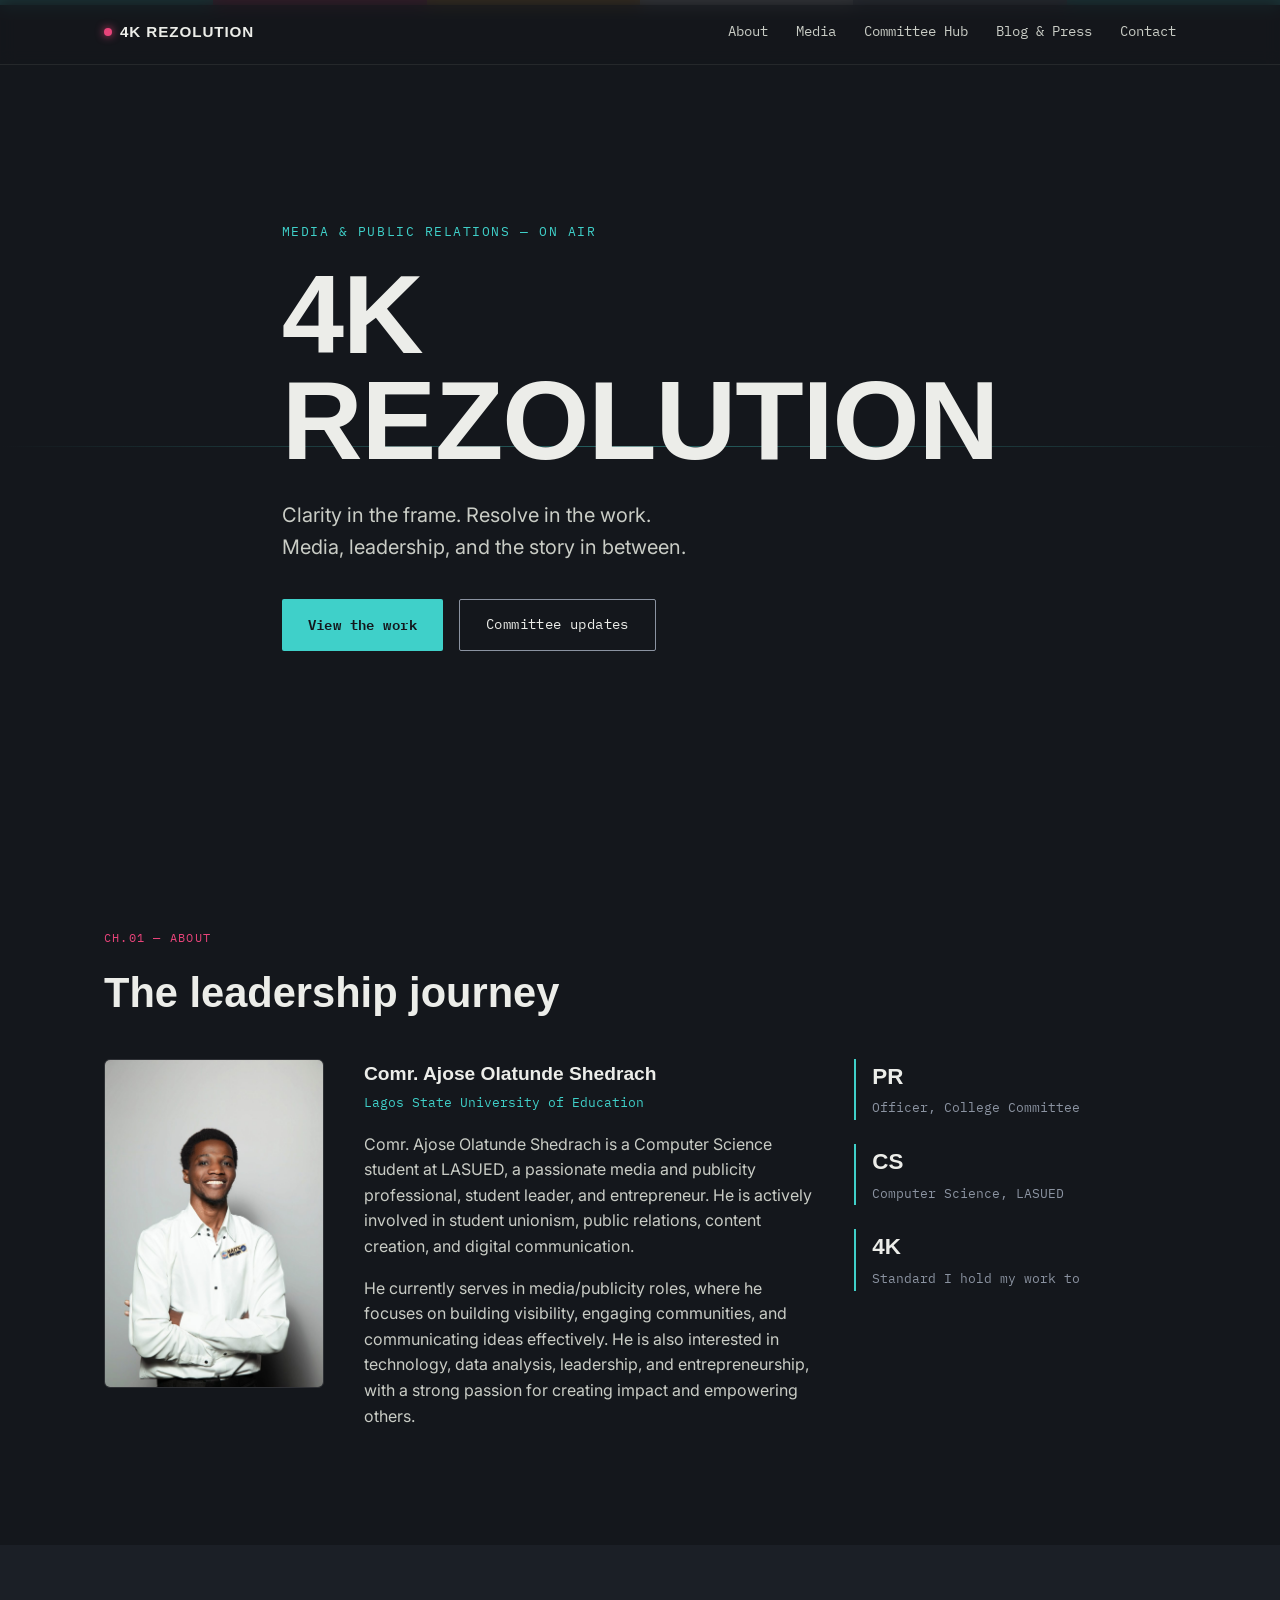
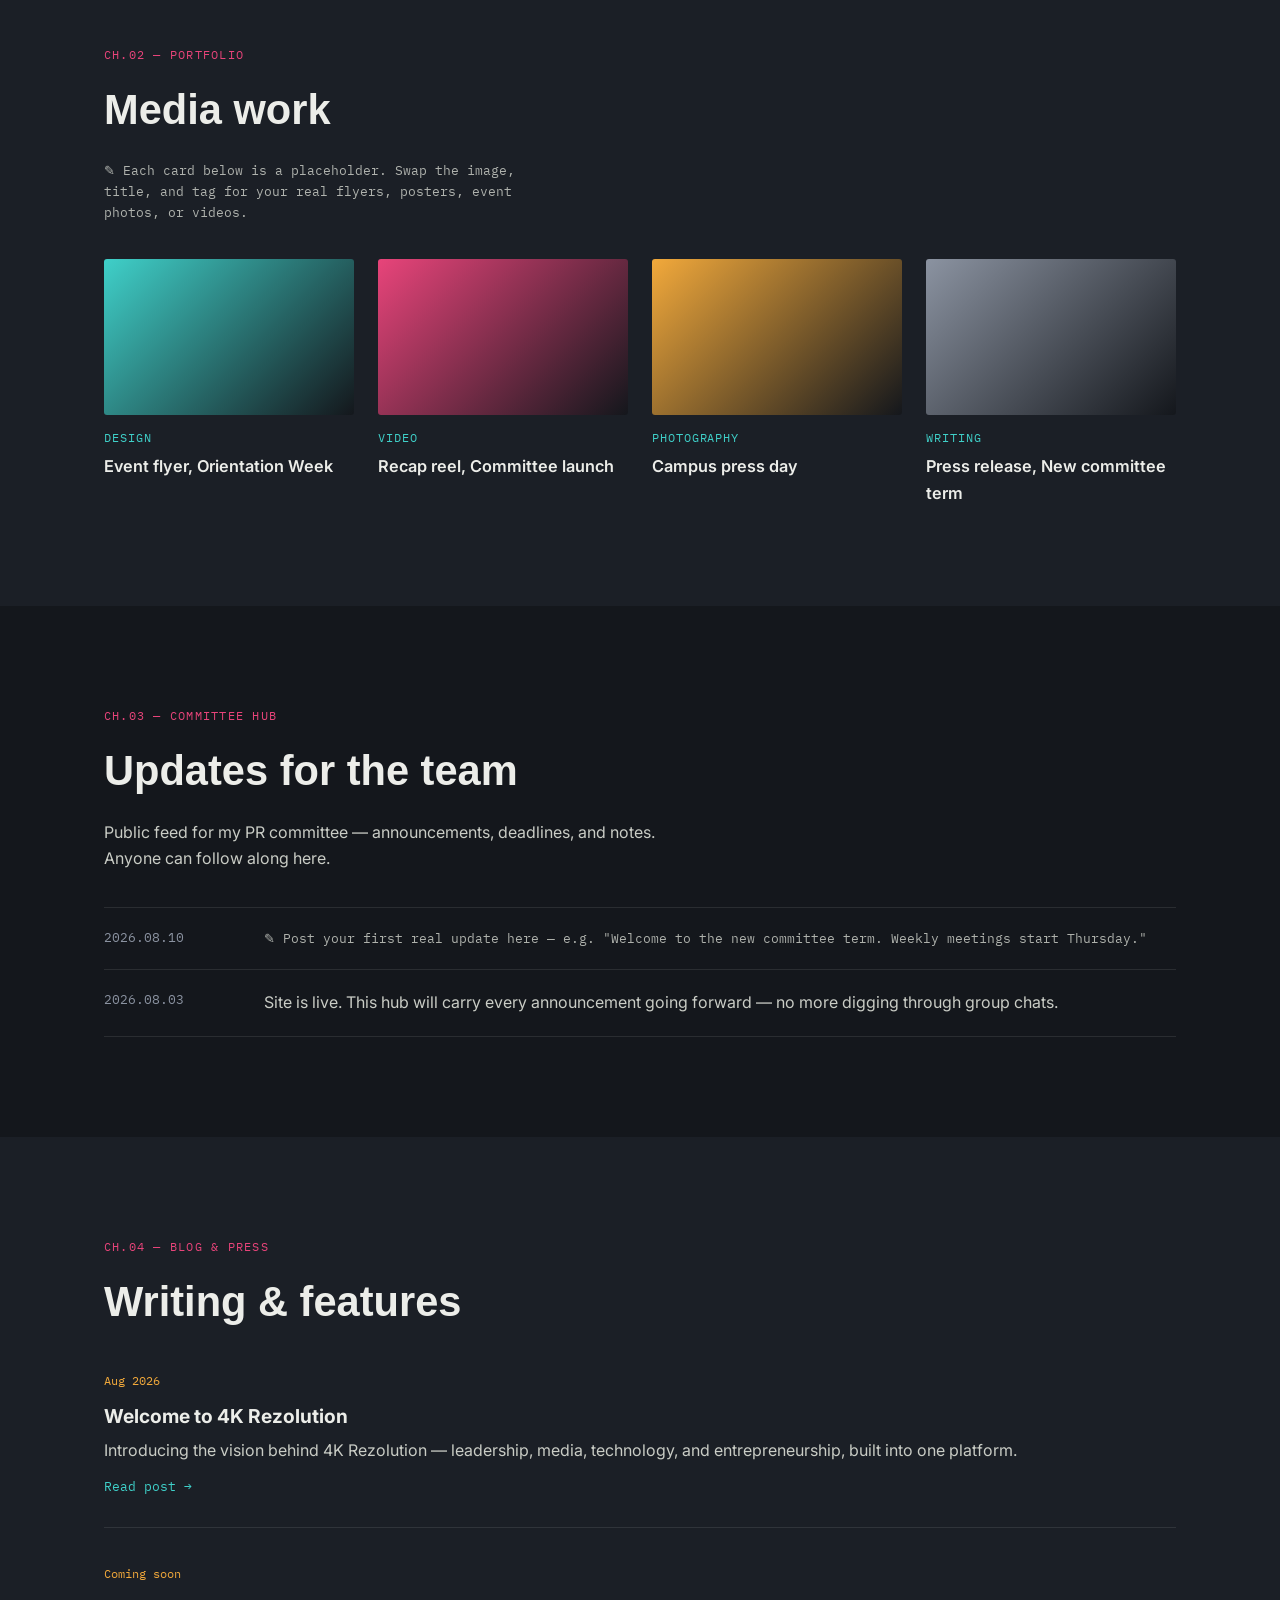
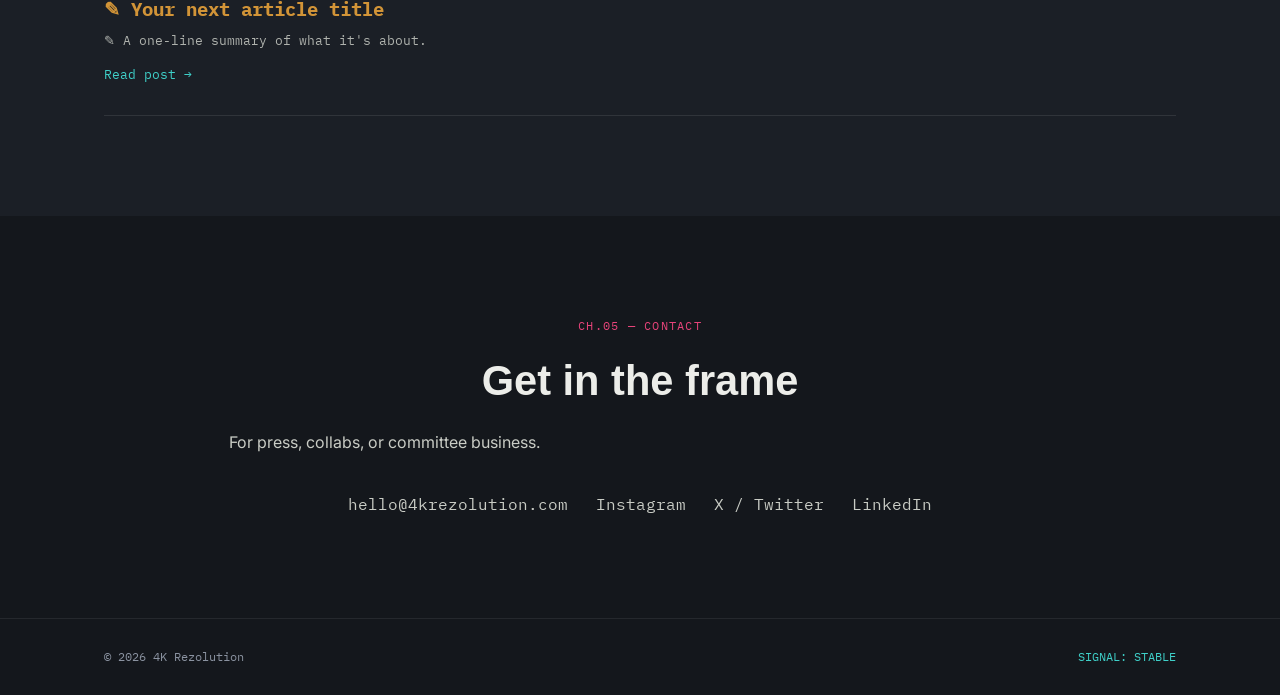
==== index.html @ 0edb6396 "Add real bio and first blog post" ====
<!DOCTYPE html>
<html lang="en">
<head>
<meta charset="UTF-8">
<meta name="viewport" content="width=device-width, initial-scale=1.0">
<title>4K Rezolution — Media &amp; Leadership</title>
<meta name="description" content="4K Rezolution — media work, leadership journey, and PR committee hub.">
<link rel="preconnect" href="https://fonts.googleapis.com">
<link href="https://fonts.googleapis.com/css2?family=Archivo+Expanded:wght@600;700;800&family=Inter:wght@400;500;600&family=IBM+Plex+Mono:wght@400;500&display=swap" rel="stylesheet">
<link rel="stylesheet" href="css/style.css">
</head>
<body>

<!-- ============ NAV ============ -->
<header class="site-header">
  <div class="wrap header-inner">
    <a href="#top" class="brandmark">
      <span class="brandmark-dot" aria-hidden="true"></span>
      4K REZOLUTION
    </a>
    <nav class="site-nav" aria-label="Primary">
      <a href="#about">About</a>
      <a href="#media">Media</a>
      <a href="#committee">Committee&nbsp;Hub</a>
      <a href="#press">Blog&nbsp;&amp;&nbsp;Press</a>
      <a href="#contact">Contact</a>
    </nav>
    <button class="nav-toggle" id="navToggle" aria-label="Open menu" aria-expanded="false">
      <span></span><span></span><span></span>
    </button>
  </div>
</header>

<!-- ============ HERO ============ -->
<section id="top" class="hero">
  <div class="hero-bars" aria-hidden="true">
    <span style="--c:#3FD0C9"></span>
    <span style="--c:#E8447A"></span>
    <span style="--c:#F2A93B"></span>
    <span style="--c:#ECEDE9"></span>
    <span style="--c:#8B93A1"></span>
    <span style="--c:#3FD0C9"></span>
  </div>

  <div class="wrap hero-inner">
    <p class="eyebrow">MEDIA &amp; PUBLIC RELATIONS — ON AIR</p>
    <h1 class="hero-title">4K<br>REZOLUTION</h1>
    <p class="hero-tag">Clarity in the frame. Resolve in the work.<br>Media, leadership, and the story in between.</p>
    <div class="hero-actions">
      <a href="#media" class="btn btn-primary">View the work</a>
      <a href="#committee" class="btn btn-ghost">Committee updates</a>
    </div>
  </div>

  <div class="scan-line" aria-hidden="true"></div>
</section>

<!-- ============ ABOUT ============ -->
<section id="about" class="section">
  <div class="wrap">
    <p class="section-label">CH.01 — ABOUT</p>
    <h2 class="section-title">The leadership journey</h2>
    <div class="about-grid">
      <div class="about-photo">
        <img src="images/ajose-olatunde.jpeg" alt="Comr. Ajose Olatunde Shedrach">
      </div>
      <div class="about-copy">
        <p class="about-name">Comr. Ajose Olatunde Shedrach</p>
        <p class="about-role">Lagos State University of Education</p>
        <p>Comr. Ajose Olatunde Shedrach is a Computer Science student at LASUED, a passionate media and publicity professional, student leader, and entrepreneur. He is actively involved in student unionism, public relations, content creation, and digital communication.</p>
        <p>He currently serves in media/publicity roles, where he focuses on building visibility, engaging communities, and communicating ideas effectively. He is also interested in technology, data analysis, leadership, and entrepreneurship, with a strong passion for creating impact and empowering others.</p>
      </div>
      <div class="about-stats">
        <div class="stat"><span class="stat-num">PR</span><span class="stat-label">Officer, College Committee</span></div>
        <div class="stat"><span class="stat-num">CS</span><span class="stat-label">Computer Science, LASUED</span></div>
        <div class="stat"><span class="stat-num">4K</span><span class="stat-label">Standard I hold my work to</span></div>
      </div>
    </div>
  </div>
</section>

<!-- ============ MEDIA / PORTFOLIO ============ -->
<section id="media" class="section section-alt">
  <div class="wrap">
    <p class="section-label">CH.02 — PORTFOLIO</p>
    <h2 class="section-title">Media work</h2>
    <p class="section-sub edit-note">✎ Each card below is a placeholder. Swap the image, title, and tag for your real flyers, posters, event photos, or videos.</p>

    <div class="media-grid">
      <article class="media-card">
        <div class="media-thumb" style="background:linear-gradient(135deg,#3FD0C9,#14171C)"></div>
        <p class="media-tag">DESIGN</p>
        <h3>Event flyer, Orientation Week</h3>
      </article>
      <article class="media-card">
        <div class="media-thumb" style="background:linear-gradient(135deg,#E8447A,#14171C)"></div>
        <p class="media-tag">VIDEO</p>
        <h3>Recap reel, Committee launch</h3>
      </article>
      <article class="media-card">
        <div class="media-thumb" style="background:linear-gradient(135deg,#F2A93B,#14171C)"></div>
        <p class="media-tag">PHOTOGRAPHY</p>
        <h3>Campus press day</h3>
      </article>
      <article class="media-card">
        <div class="media-thumb" style="background:linear-gradient(135deg,#8B93A1,#14171C)"></div>
        <p class="media-tag">WRITING</p>
        <h3>Press release, New committee term</h3>
      </article>
    </div>
  </div>
</section>

<!-- ============ COMMITTEE HUB ============ -->
<section id="committee" class="section">
  <div class="wrap">
    <p class="section-label">CH.03 — COMMITTEE HUB</p>
    <h2 class="section-title">Updates for the team</h2>
    <p class="section-sub">Public feed for my PR committee — announcements, deadlines, and notes. Anyone can follow along here.</p>

    <ul class="feed">
      <li class="feed-item">
        <span class="feed-time">2026.08.10</span>
        <span class="feed-body edit-note">✎ Post your first real update here — e.g. "Welcome to the new committee term. Weekly meetings start Thursday."</span>
      </li>
      <li class="feed-item">
        <span class="feed-time">2026.08.03</span>
        <span class="feed-body">Site is live. This hub will carry every announcement going forward — no more digging through group chats.</span>
      </li>
    </ul>
  </div>
</section>

<!-- ============ BLOG & PRESS ============ -->
<section id="press" class="section section-alt">
  <div class="wrap">
    <p class="section-label">CH.04 — BLOG &amp; PRESS</p>
    <h2 class="section-title">Writing &amp; features</h2>

    <div class="press-list">
      <article class="press-item">
        <span class="press-date">Aug 2026</span>
        <h3>Welcome to 4K Rezolution</h3>
        <p>Introducing the vision behind 4K Rezolution — leadership, media, technology, and entrepreneurship, built into one platform.</p>
        <a href="blog/welcome-to-4k-rezolution.html" class="press-link">Read post →</a>
      </article>
      <article class="press-item">
        <span class="press-date">Coming soon</span>
        <h3 class="edit-note">✎ Your next article title</h3>
        <p class="edit-note">✎ A one-line summary of what it's about.</p>
        <a href="#" class="press-link">Read post →</a>
      </article>
    </div>
  </div>
</section>

<!-- ============ CONTACT ============ -->
<section id="contact" class="section contact">
  <div class="wrap contact-inner">
    <p class="section-label">CH.05 — CONTACT</p>
    <h2 class="section-title">Get in the frame</h2>
    <p class="section-sub">For press, collabs, or committee business.</p>
    <div class="contact-links">
      <a href="mailto:hello@4krezolution.com">hello@4krezolution.com</a>
      <a href="#">Instagram</a>
      <a href="#">X / Twitter</a>
      <a href="#">LinkedIn</a>
    </div>
  </div>
</section>

<footer class="site-footer">
  <div class="wrap">
    <span>© 2026 4K Rezolution</span>
    <span class="footer-signal">SIGNAL: STABLE</span>
  </div>
</footer>

<script src="js/script.js"></script>
</body>
</html>
---- css/style.css ----
/* ============================================
   4K REZOLUTION — design tokens
   ============================================ */
:root {
  --ink: #14171C;
  --ink-soft: #1B1F26;
  --paper: #ECEDE9;
  --paper-dim: #C9CCC5;
  --steel: #8B93A1;
  --cyan: #3FD0C9;
  --magenta: #E8447A;
  --amber: #F2A93B;

  --font-display: 'Archivo Expanded', sans-serif;
  --font-body: 'Inter', sans-serif;
  --font-mono: 'IBM Plex Mono', monospace;

  --wrap: 1120px;
}

* { box-sizing: border-box; }
html { scroll-behavior: smooth; }

body {
  margin: 0;
  background: var(--ink);
  color: var(--paper);
  font-family: var(--font-body);
  line-height: 1.6;
  -webkit-font-smoothing: antialiased;
}

@media (prefers-reduced-motion: reduce) {
  html { scroll-behavior: auto; }
  * { animation: none !important; transition: none !important; }
}

a { color: inherit; text-decoration: none; }
a:focus-visible, button:focus-visible {
  outline: 2px solid var(--cyan);
  outline-offset: 3px;
}

.wrap {
  max-width: var(--wrap);
  margin: 0 auto;
  padding: 0 24px;
}

.edit-note {
  color: var(--amber);
  font-family: var(--font-mono);
  font-size: 0.82rem;
  opacity: 0.85;
}

/* ============ HEADER ============ */
.site-header {
  position: fixed;
  top: 0; left: 0; right: 0;
  z-index: 100;
  background: rgba(20, 23, 28, 0.85);
  backdrop-filter: blur(8px);
  border-bottom: 1px solid rgba(236, 237, 233, 0.08);
}

.header-inner {
  display: flex;
  align-items: center;
  justify-content: space-between;
  height: 64px;
}

.brandmark {
  font-family: var(--font-display);
  font-weight: 700;
  font-size: 0.95rem;
  letter-spacing: 0.06em;
  display: flex;
  align-items: center;
  gap: 8px;
}

.brandmark-dot {
  width: 8px; height: 8px;
  border-radius: 50%;
  background: var(--magenta);
  box-shadow: 0 0 8px var(--magenta);
}

.site-nav {
  display: flex;
  gap: 28px;
  font-size: 0.85rem;
  font-family: var(--font-mono);
}

.site-nav a { color: var(--paper-dim); transition: color 0.2s; }
.site-nav a:hover { color: var(--cyan); }

.nav-toggle {
  display: none;
  flex-direction: column;
  gap: 5px;
  background: none;
  border: none;
  cursor: pointer;
  padding: 8px;
}
.nav-toggle span {
  width: 22px; height: 2px;
  background: var(--paper);
}

/* ============ HERO ============ */
.hero {
  position: relative;
  min-height: 92vh;
  display: flex;
  align-items: center;
  overflow: hidden;
  padding-top: 64px;
}

.hero-bars {
  position: absolute;
  top: 0; left: 0; right: 0;
  height: 5px;
  display: flex;
}
.hero-bars span {
  flex: 1;
  background: var(--c);
}

.hero-inner { position: relative; z-index: 2; padding-top: 40px; padding-bottom: 60px; }

.eyebrow {
  font-family: var(--font-mono);
  font-size: 0.8rem;
  color: var(--cyan);
  letter-spacing: 0.12em;
  margin: 0 0 20px;
}

.hero-title {
  font-family: var(--font-display);
  font-weight: 800;
  font-size: clamp(3rem, 10vw, 7rem);
  line-height: 0.95;
  letter-spacing: -0.01em;
  margin: 0 0 24px;
}

.hero-tag {
  font-size: clamp(1rem, 2vw, 1.25rem);
  color: var(--paper-dim);
  max-width: 34ch;
  margin: 0 0 36px;
}

.hero-actions { display: flex; gap: 16px; flex-wrap: wrap; }

.btn {
  display: inline-block;
  padding: 14px 26px;
  font-family: var(--font-mono);
  font-size: 0.85rem;
  letter-spacing: 0.03em;
  border-radius: 2px;
  transition: transform 0.15s, background 0.15s, color 0.15s;
}
.btn:hover { transform: translateY(-2px); }

.btn-primary { background: var(--cyan); color: var(--ink); font-weight: 600; }
.btn-primary:hover { background: #5adcd5; }

.btn-ghost { border: 1px solid var(--steel); color: var(--paper); }
.btn-ghost:hover { border-color: var(--cyan); color: var(--cyan); }

.scan-line {
  position: absolute;
  left: 0; right: 0;
  height: 1px;
  background: linear-gradient(90deg, transparent, var(--cyan), transparent);
  opacity: 0.4;
  animation: scan 6s linear infinite;
}
@keyframes scan {
  0% { top: 10%; }
  50% { top: 90%; }
  100% { top: 10%; }
}

/* ============ SECTIONS ============ */
.section { padding: 100px 0; }
.section-alt { background: var(--ink-soft); }

.section-label {
  font-family: var(--font-mono);
  font-size: 0.78rem;
  color: var(--magenta);
  letter-spacing: 0.1em;
  margin: 0 0 12px;
}

.section-title {
  font-family: var(--font-display);
  font-weight: 700;
  font-size: clamp(1.8rem, 4vw, 2.6rem);
  margin: 0 0 32px;
}

.section-sub {
  color: var(--paper-dim);
  max-width: 56ch;
  margin: -16px 0 36px;
}

/* About */
.about-grid {
  display: grid;
  grid-template-columns: 220px 1.4fr 1fr;
  gap: 40px;
  align-items: start;
}
.about-photo img {
  width: 100%;
  border-radius: 6px;
  display: block;
  border: 1px solid rgba(236,237,233,0.12);
}
.about-name {
  font-family: var(--font-display);
  font-weight: 700;
  font-size: 1.2rem;
  margin: 0 0 4px;
}
.about-role {
  font-family: var(--font-mono);
  font-size: 0.8rem;
  color: var(--cyan);
  margin: 0 0 18px;
}
.about-copy p:not(.about-name):not(.about-role) { color: var(--paper-dim); }

@media (max-width: 900px) {
  .about-grid { grid-template-columns: 1fr; }
  .about-photo { max-width: 220px; }
}
.about-stats { display: flex; flex-direction: column; gap: 24px; }
.stat {
  border-left: 2px solid var(--cyan);
  padding-left: 16px;
}
.stat-num {
  display: block;
  font-family: var(--font-display);
  font-weight: 700;
  font-size: 1.4rem;
  color: var(--paper);
}
.stat-label {
  font-family: var(--font-mono);
  font-size: 0.8rem;
  color: var(--steel);
}

/* Media grid */
.media-grid {
  display: grid;
  grid-template-columns: repeat(auto-fit, minmax(230px, 1fr));
  gap: 24px;
}
.media-card { display: flex; flex-direction: column; }
.media-thumb {
  aspect-ratio: 16/10;
  border-radius: 3px;
  margin-bottom: 14px;
}
.media-tag {
  font-family: var(--font-mono);
  font-size: 0.72rem;
  color: var(--cyan);
  letter-spacing: 0.08em;
  margin: 0 0 6px;
}
.media-card h3 { margin: 0; font-size: 1.02rem; font-weight: 600; }

/* Committee feed */
.feed { list-style: none; margin: 0; padding: 0; border-top: 1px solid rgba(236,237,233,0.1); }
.feed-item {
  display: grid;
  grid-template-columns: 140px 1fr;
  gap: 20px;
  padding: 20px 0;
  border-bottom: 1px solid rgba(236,237,233,0.1);
}
.feed-time { font-family: var(--font-mono); font-size: 0.8rem; color: var(--steel); }
.feed-body { color: var(--paper-dim); }

/* Press */
.press-list { display: grid; gap: 32px; }
.press-item { border-bottom: 1px solid rgba(236,237,233,0.1); padding-bottom: 28px; }
.press-date { font-family: var(--font-mono); font-size: 0.78rem; color: var(--amber); }
.press-item h3 { margin: 8px 0 6px; font-size: 1.2rem; }
.press-item p { color: var(--paper-dim); margin: 0 0 10px; }
.press-link { font-family: var(--font-mono); font-size: 0.82rem; color: var(--cyan); }

/* Contact */
.contact-inner { text-align: center; }
.contact-links {
  display: flex; justify-content: center; gap: 28px; flex-wrap: wrap;
  font-family: var(--font-mono); margin-top: 24px;
}
.contact-links a { color: var(--paper-dim); transition: color 0.2s; }
.contact-links a:hover { color: var(--magenta); }

/* Footer */
.site-footer {
  padding: 28px 0;
  border-top: 1px solid rgba(236,237,233,0.08);
  font-family: var(--font-mono);
  font-size: 0.78rem;
  color: var(--steel);
}
.site-footer .wrap { display: flex; justify-content: space-between; }
.footer-signal { color: var(--cyan); }

/* ============ RESPONSIVE ============ */
@media (max-width: 760px) {
  .site-nav { display: none; }
  .nav-toggle { display: flex; }
  .site-nav.open {
    display: flex;
    position: absolute;
    top: 64px; left: 0; right: 0;
    background: var(--ink);
    flex-direction: column;
    padding: 20px 24px;
    gap: 18px;
    border-bottom: 1px solid rgba(236,237,233,0.08);
  }
  .about-grid { grid-template-columns: 1fr; }
  .feed-item { grid-template-columns: 1fr; gap: 6px; }
}
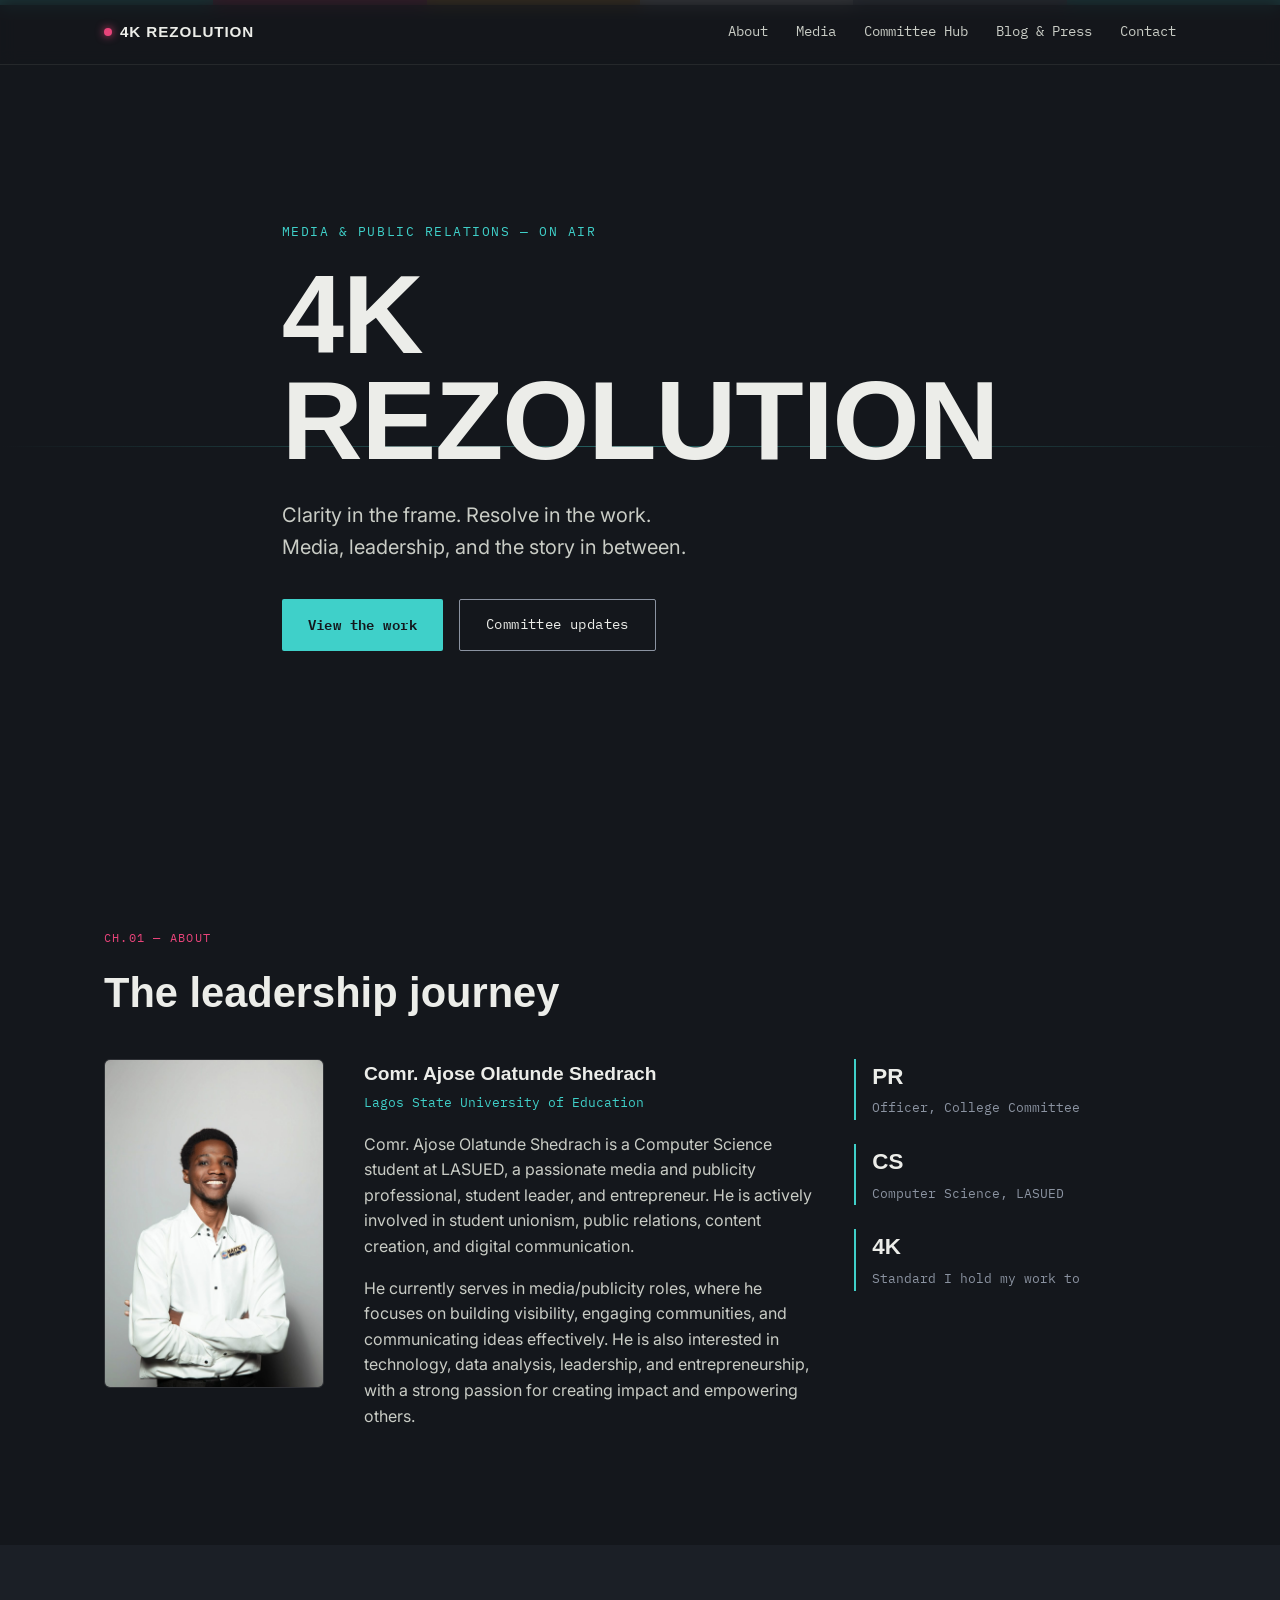
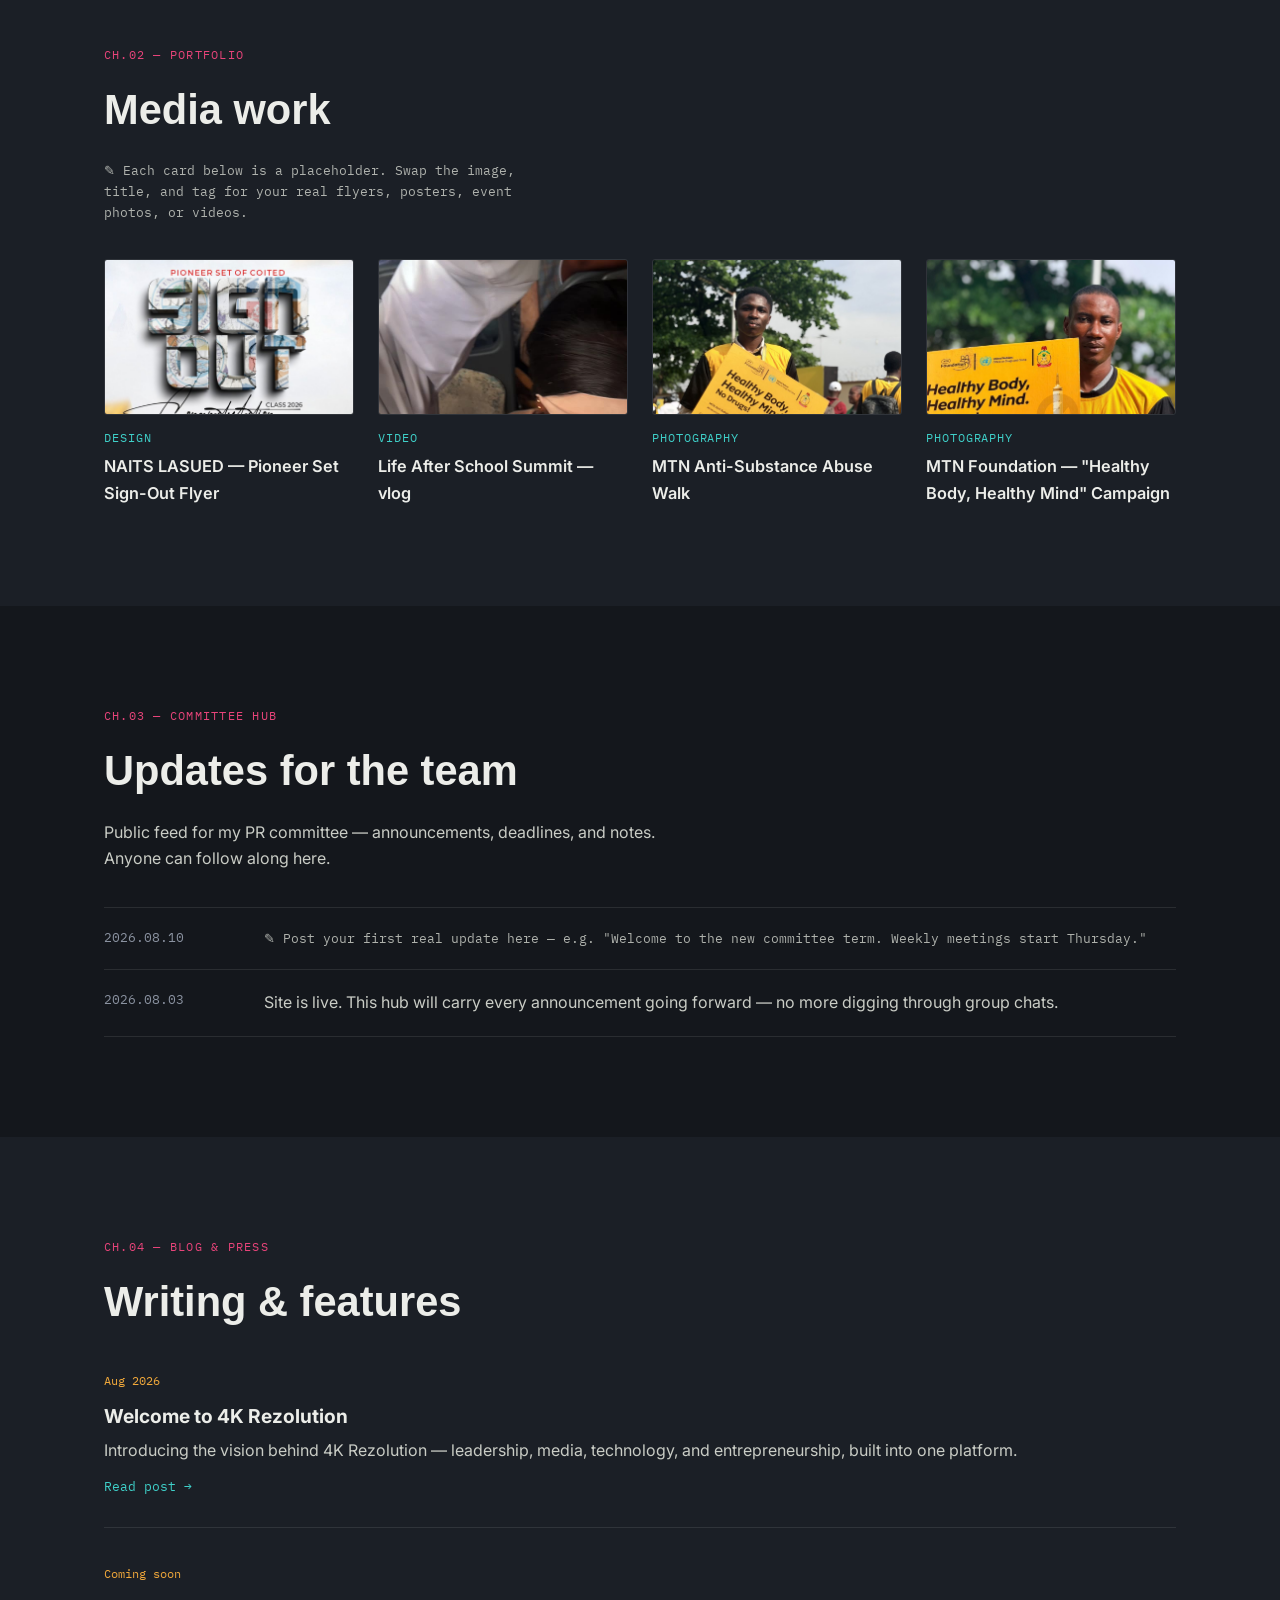
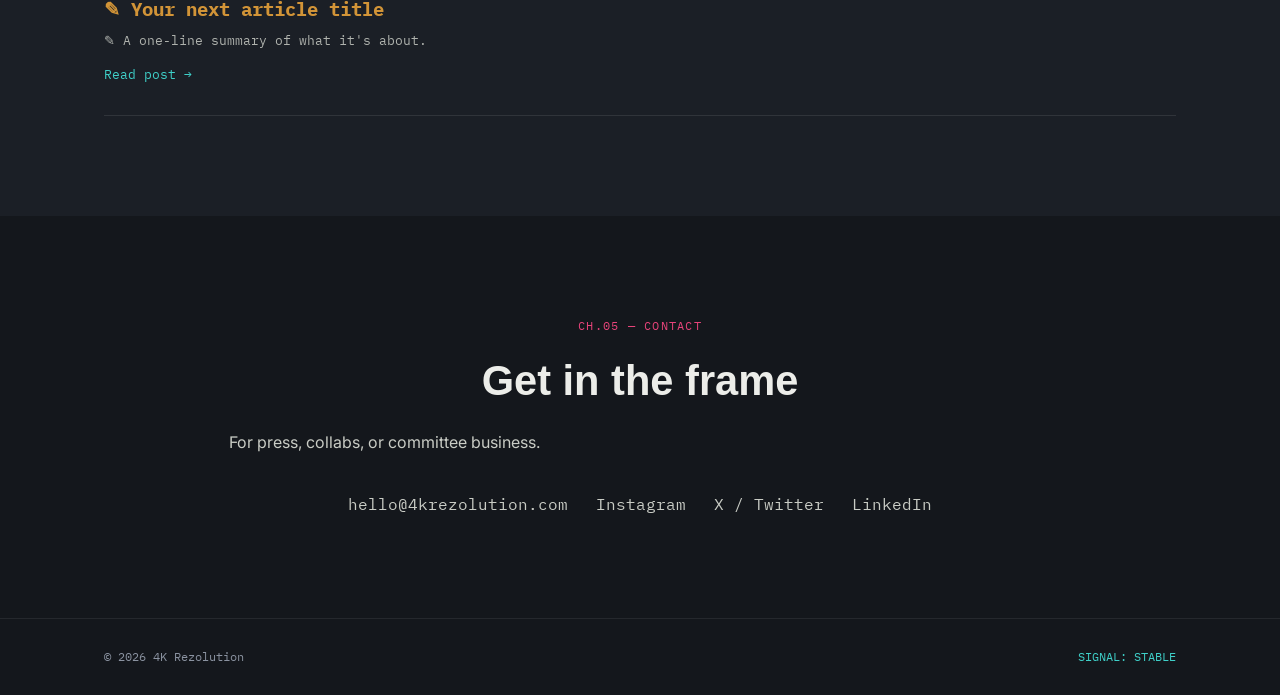
==== commit 07cc40bc: "Add real portfolio media" ====
--- a/index.html
+++ b/index.html
@@ -88,24 +88,35 @@
 
     <div class="media-grid">
       <article class="media-card">
-        <div class="media-thumb" style="background:linear-gradient(135deg,#3FD0C9,#14171C)"></div>
+        <a href="media/signout-flyer.jpeg" target="_blank" rel="noopener">
+          <img class="media-thumb" src="media/signout-flyer.jpeg" alt="NAITS LASUED Sign-Out Flyer" loading="lazy">
+        </a>
         <p class="media-tag">DESIGN</p>
-        <h3>Event flyer, Orientation Week</h3>
+        <h3>NAITS LASUED — Pioneer Set Sign-Out Flyer</h3>
       </article>
+
       <article class="media-card">
-        <div class="media-thumb" style="background:linear-gradient(135deg,#E8447A,#14171C)"></div>
+        <a href="media/lifeafterschool-vlog.mp4" target="_blank" rel="noopener">
+          <img class="media-thumb" src="media/lifeafterschool-thumb.jpeg" alt="Life After School Summit vlog" loading="lazy">
+        </a>
         <p class="media-tag">VIDEO</p>
-        <h3>Recap reel, Committee launch</h3>
+        <h3>Life After School Summit — vlog</h3>
       </article>
+
       <article class="media-card">
-        <div class="media-thumb" style="background:linear-gradient(135deg,#F2A93B,#14171C)"></div>
+        <a href="media/mtn-walk-3.jpeg" target="_blank" rel="noopener">
+          <img class="media-thumb" src="media/mtn-walk-3.jpeg" alt="MTN Anti-Substance Abuse walk" loading="lazy">
+        </a>
         <p class="media-tag">PHOTOGRAPHY</p>
-        <h3>Campus press day</h3>
+        <h3>MTN Anti-Substance Abuse Walk</h3>
       </article>
+
       <article class="media-card">
-        <div class="media-thumb" style="background:linear-gradient(135deg,#8B93A1,#14171C)"></div>
-        <p class="media-tag">WRITING</p>
-        <h3>Press release, New committee term</h3>
+        <a href="media/mtn-walk-1.jpeg" target="_blank" rel="noopener">
+          <img class="media-thumb" src="media/mtn-walk-1.jpeg" alt="MTN Anti-Substance Abuse walk" loading="lazy">
+        </a>
+        <p class="media-tag">PHOTOGRAPHY</p>
+        <h3>MTN Foundation — "Healthy Body, Healthy Mind" Campaign</h3>
       </article>
     </div>
   </div>
--- a/css/style.css
+++ b/css/style.css
@@ -277,7 +277,14 @@
   aspect-ratio: 16/10;
   border-radius: 3px;
   margin-bottom: 14px;
-}
+  width: 100%;
+  height: auto;
+  object-fit: cover;
+  display: block;
+  border: 1px solid rgba(236,237,233,0.1);
+  transition: transform 0.2s;
+}
+.media-card a:hover .media-thumb { transform: scale(1.02); }
 .media-tag {
   font-family: var(--font-mono);
   font-size: 0.72rem;
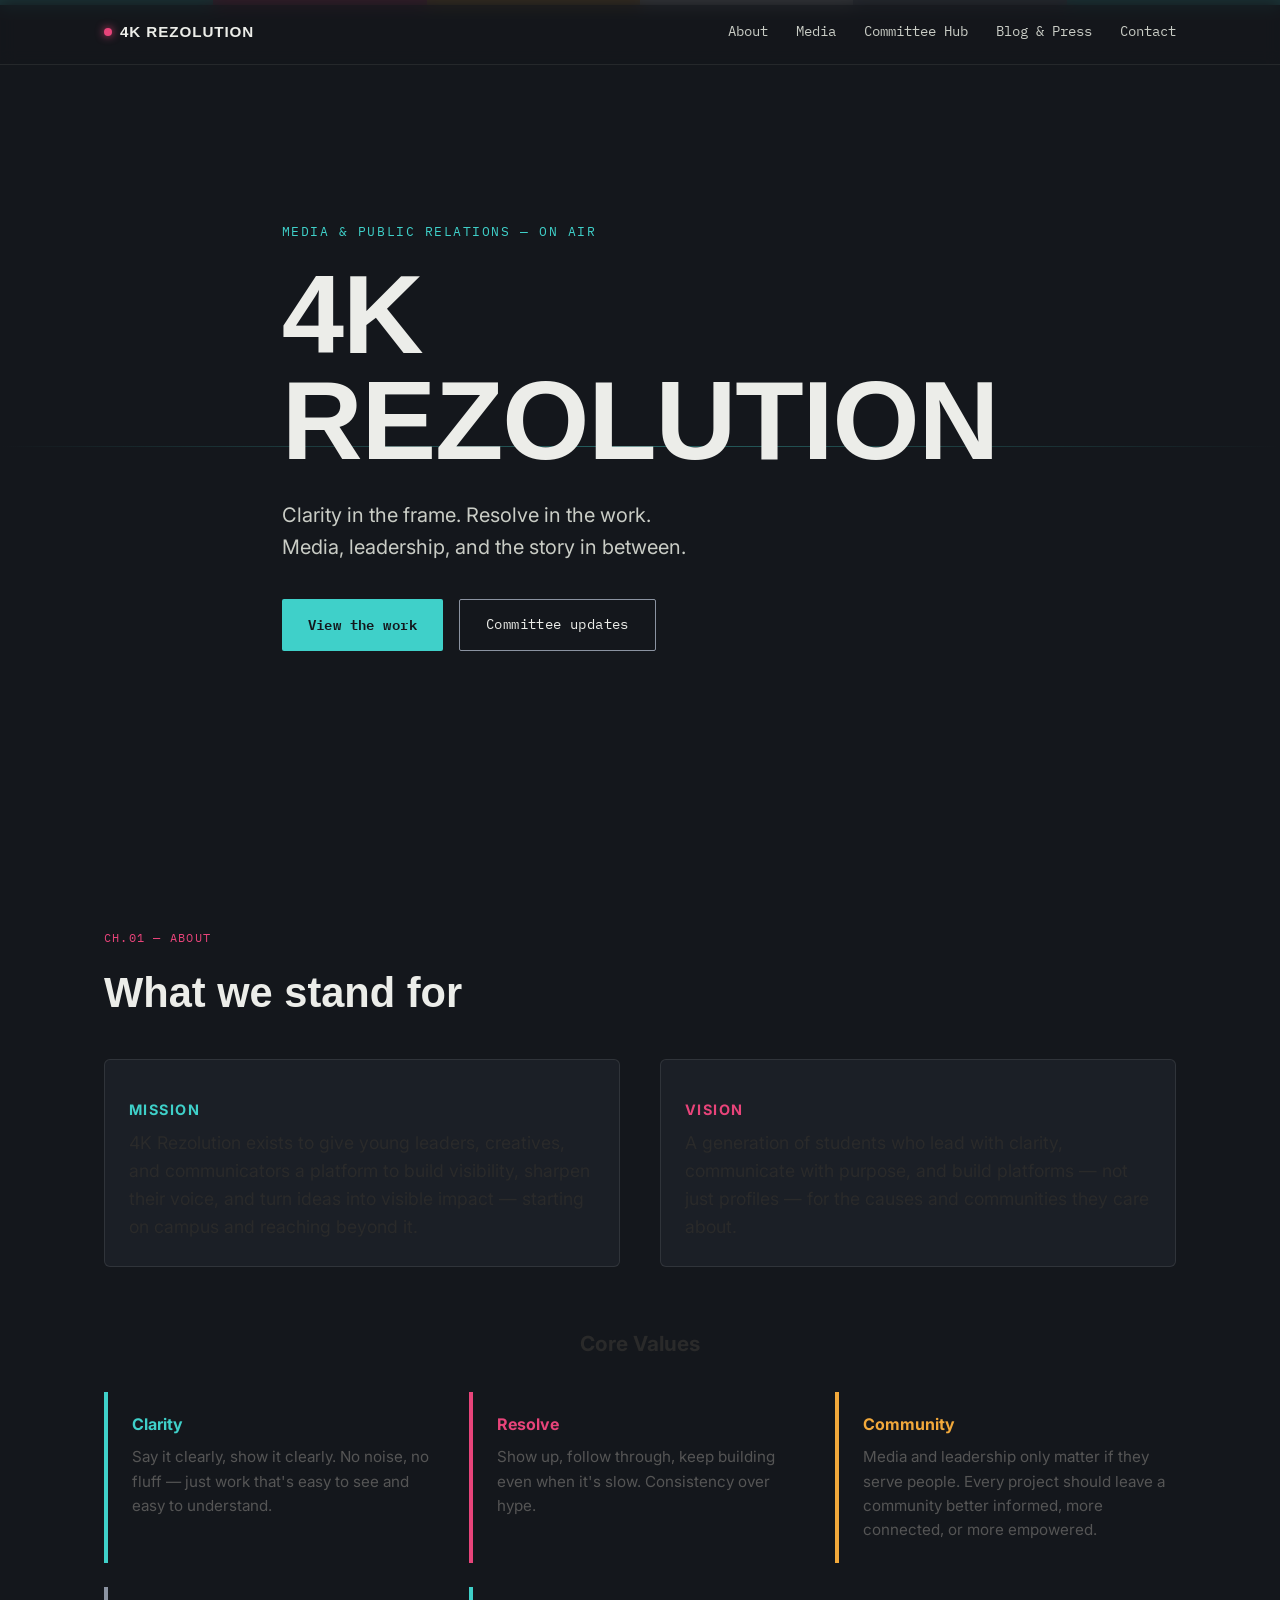
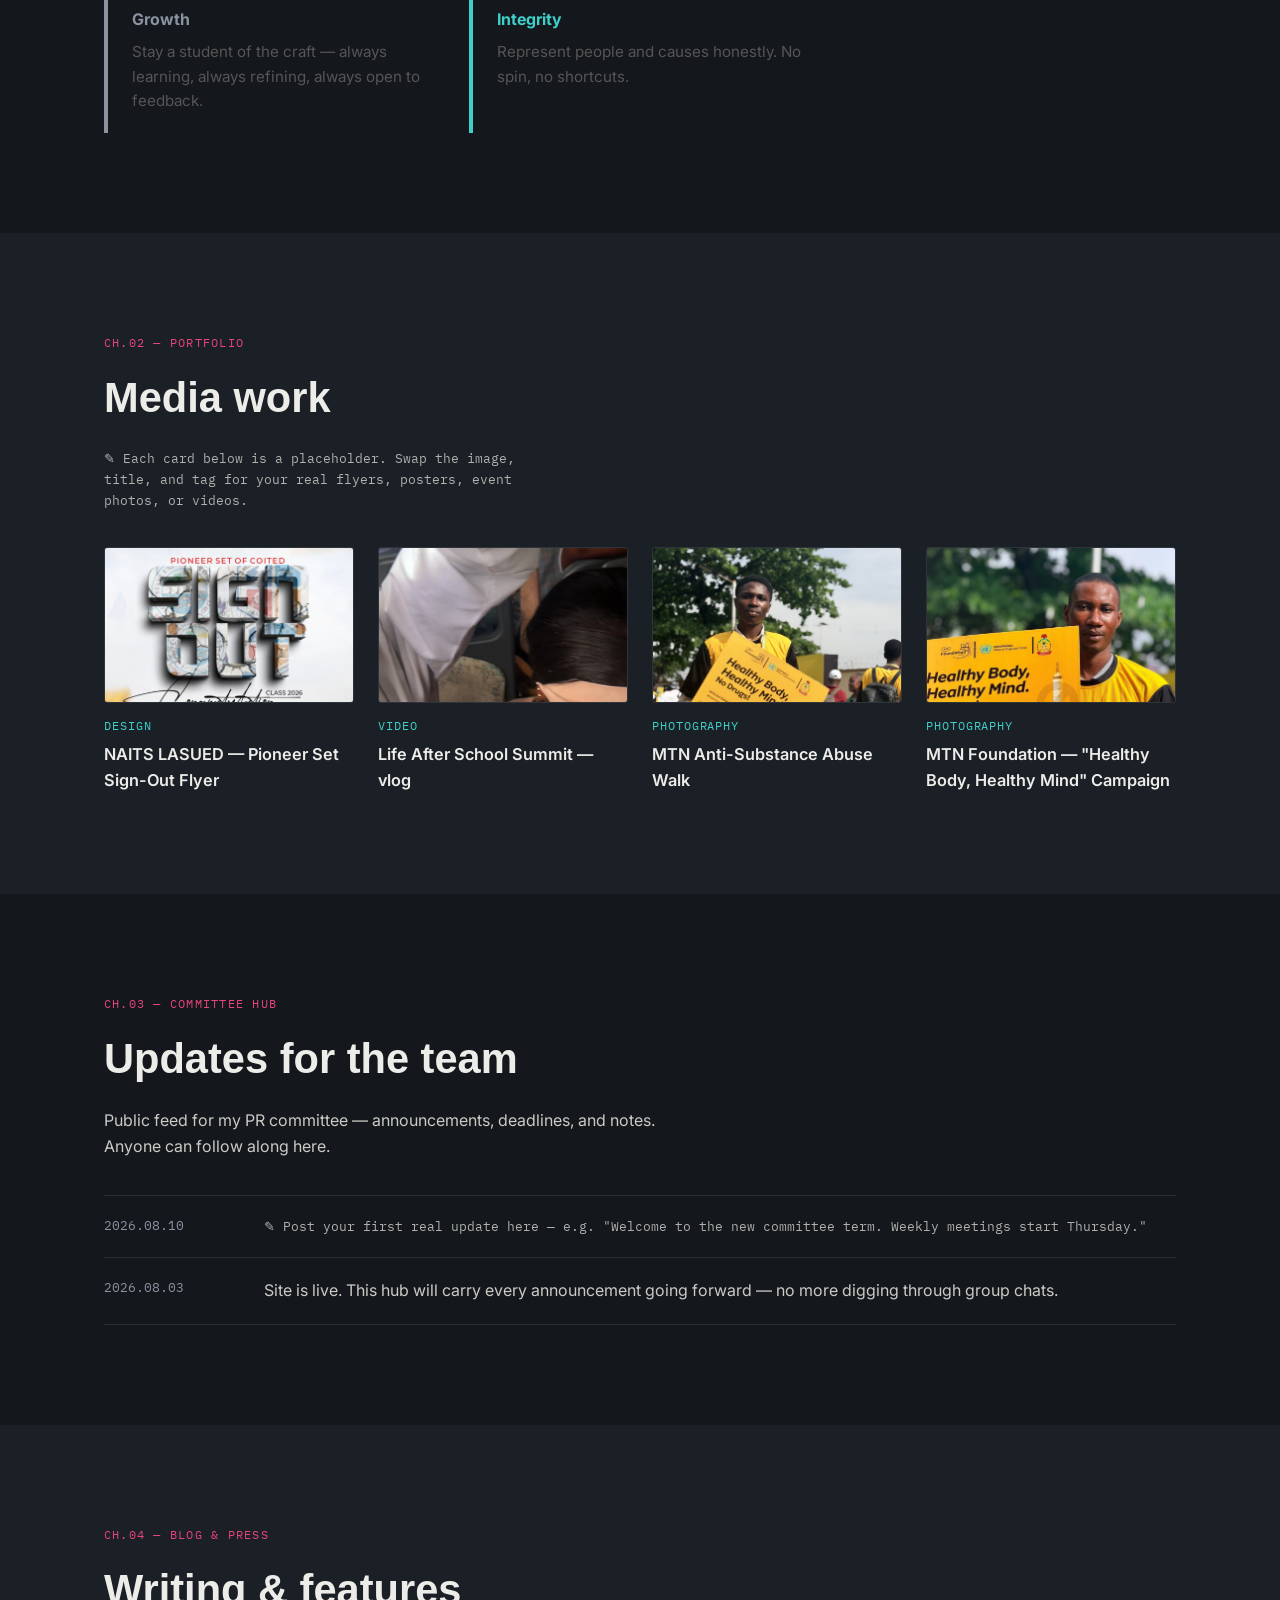
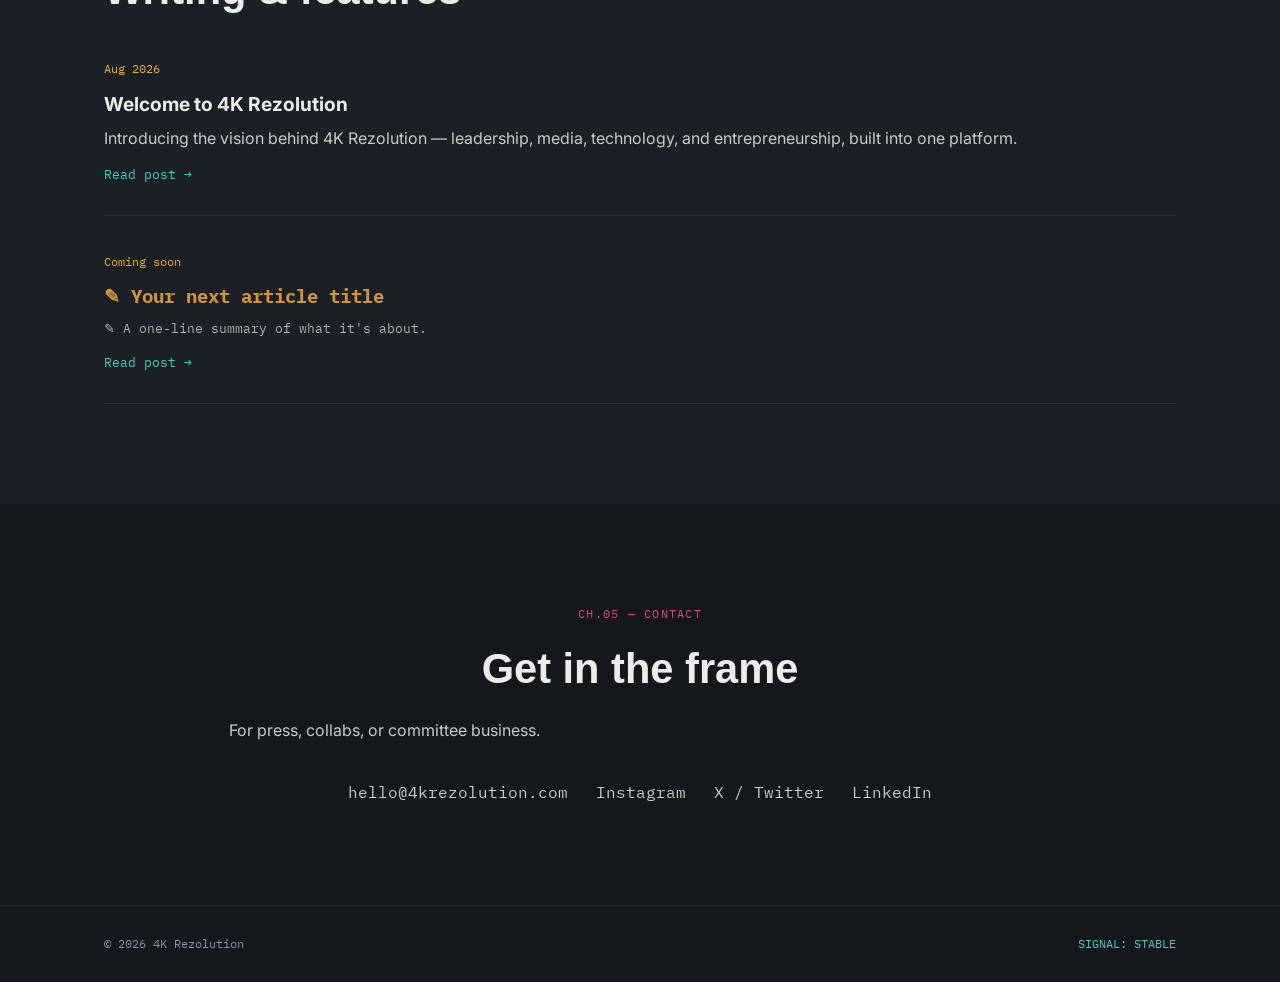
==== commit a2fb14c7: "update the about section with mission, vision, and core values" ====
--- a/index.html
+++ b/index.html
@@ -59,21 +59,44 @@
 <section id="about" class="section">
   <div class="wrap">
     <p class="section-label">CH.01 — ABOUT</p>
-    <h2 class="section-title">The leadership journey</h2>
-    <div class="about-grid">
-      <div class="about-photo">
-        <img src="images/ajose-olatunde.jpeg" alt="Comr. Ajose Olatunde Shedrach">
+    <h2 class="section-title">What we stand for</h2>
+    
+    <!-- Mission & Vision -->
+    <div class="about-intro">
+      <div class="about-block">
+        <h3 style="color: #3FD0C9; font-size: 0.9rem; text-transform: uppercase; letter-spacing: 0.1em; margin-bottom: 0.5rem;">Mission</h3>
+        <p style="font-size: 1.1rem; line-height: 1.6; color: #2a2a2a;">4K Rezolution exists to give young leaders, creatives, and communicators a platform to build visibility, sharpen their voice, and turn ideas into visible impact — starting on campus and reaching beyond it.</p>
       </div>
-      <div class="about-copy">
-        <p class="about-name">Comr. Ajose Olatunde Shedrach</p>
-        <p class="about-role">Lagos State University of Education</p>
-        <p>Comr. Ajose Olatunde Shedrach is a Computer Science student at LASUED, a passionate media and publicity professional, student leader, and entrepreneur. He is actively involved in student unionism, public relations, content creation, and digital communication.</p>
-        <p>He currently serves in media/publicity roles, where he focuses on building visibility, engaging communities, and communicating ideas effectively. He is also interested in technology, data analysis, leadership, and entrepreneurship, with a strong passion for creating impact and empowering others.</p>
+      <div class="about-block">
+        <h3 style="color: #E8447A; font-size: 0.9rem; text-transform: uppercase; letter-spacing: 0.1em; margin-bottom: 0.5rem;">Vision</h3>
+        <p style="font-size: 1.1rem; line-height: 1.6; color: #2a2a2a;">A generation of students who lead with clarity, communicate with purpose, and build platforms — not just profiles — for the causes and communities they care about.</p>
       </div>
-      <div class="about-stats">
-        <div class="stat"><span class="stat-num">PR</span><span class="stat-label">Officer, College Committee</span></div>
-        <div class="stat"><span class="stat-num">CS</span><span class="stat-label">Computer Science, LASUED</span></div>
-        <div class="stat"><span class="stat-num">4K</span><span class="stat-label">Standard I hold my work to</span></div>
+    </div>
+
+    <!-- Core Values -->
+    <div class="values-section">
+      <h3 style="font-size: 1.3rem; margin-bottom: 2rem; text-align: center; color: #2a2a2a;">Core Values</h3>
+      <div class="values-grid">
+        <div class="value-card" style="border-left: 4px solid #3FD0C9; padding-left: 1.5rem;">
+          <h4 style="font-size: 1rem; font-weight: 700; color: #3FD0C9; margin-bottom: 0.5rem;">Clarity</h4>
+          <p style="color: #555; line-height: 1.6;">Say it clearly, show it clearly. No noise, no fluff — just work that's easy to see and easy to understand.</p>
+        </div>
+        <div class="value-card" style="border-left: 4px solid #E8447A; padding-left: 1.5rem;">
+          <h4 style="font-size: 1rem; font-weight: 700; color: #E8447A; margin-bottom: 0.5rem;">Resolve</h4>
+          <p style="color: #555; line-height: 1.6;">Show up, follow through, keep building even when it's slow. Consistency over hype.</p>
+        </div>
+        <div class="value-card" style="border-left: 4px solid #F2A93B; padding-left: 1.5rem;">
+          <h4 style="font-size: 1rem; font-weight: 700; color: #F2A93B; margin-bottom: 0.5rem;">Community</h4>
+          <p style="color: #555; line-height: 1.6;">Media and leadership only matter if they serve people. Every project should leave a community better informed, more connected, or more empowered.</p>
+        </div>
+        <div class="value-card" style="border-left: 4px solid #8B93A1; padding-left: 1.5rem;">
+          <h4 style="font-size: 1rem; font-weight: 700; color: #8B93A1; margin-bottom: 0.5rem;">Growth</h4>
+          <p style="color: #555; line-height: 1.6;">Stay a student of the craft — always learning, always refining, always open to feedback.</p>
+        </div>
+        <div class="value-card" style="border-left: 4px solid #3FD0C9; padding-left: 1.5rem;">
+          <h4 style="font-size: 1rem; font-weight: 700; color: #3FD0C9; margin-bottom: 0.5rem;">Integrity</h4>
+          <p style="color: #555; line-height: 1.6;">Represent people and causes honestly. No spin, no shortcuts.</p>
+        </div>
       </div>
     </div>
   </div>
--- a/css/style.css
+++ b/css/style.css
@@ -264,6 +264,48 @@
   font-family: var(--font-mono);
   font-size: 0.8rem;
   color: var(--steel);
+}
+
+/* About intro (Mission & Vision) */
+.about-intro {
+  display: grid;
+  grid-template-columns: 1fr 1fr;
+  gap: 40px;
+  margin-bottom: 60px;
+}
+.about-block {
+  padding: 24px;
+  background: var(--ink-soft);
+  border-radius: 6px;
+  border: 1px solid rgba(236,237,233,0.1);
+}
+.about-block p {
+  margin: 0;
+  color: var(--paper-dim);
+}
+
+/* Values section */
+.values-section { margin-top: 48px; }
+.values-grid {
+  display: grid;
+  grid-template-columns: repeat(auto-fit, minmax(260px, 1fr));
+  gap: 24px;
+  margin-top: 24px;
+}
+.value-card {
+  padding: 20px 0;
+}
+.value-card h4 {
+  margin: 0 0 12px;
+}
+.value-card p {
+  margin: 0;
+  font-size: 0.95rem;
+  line-height: 1.7;
+}
+
+@media (max-width: 900px) {
+  .about-intro { grid-template-columns: 1fr; }
 }
 
 /* Media grid */
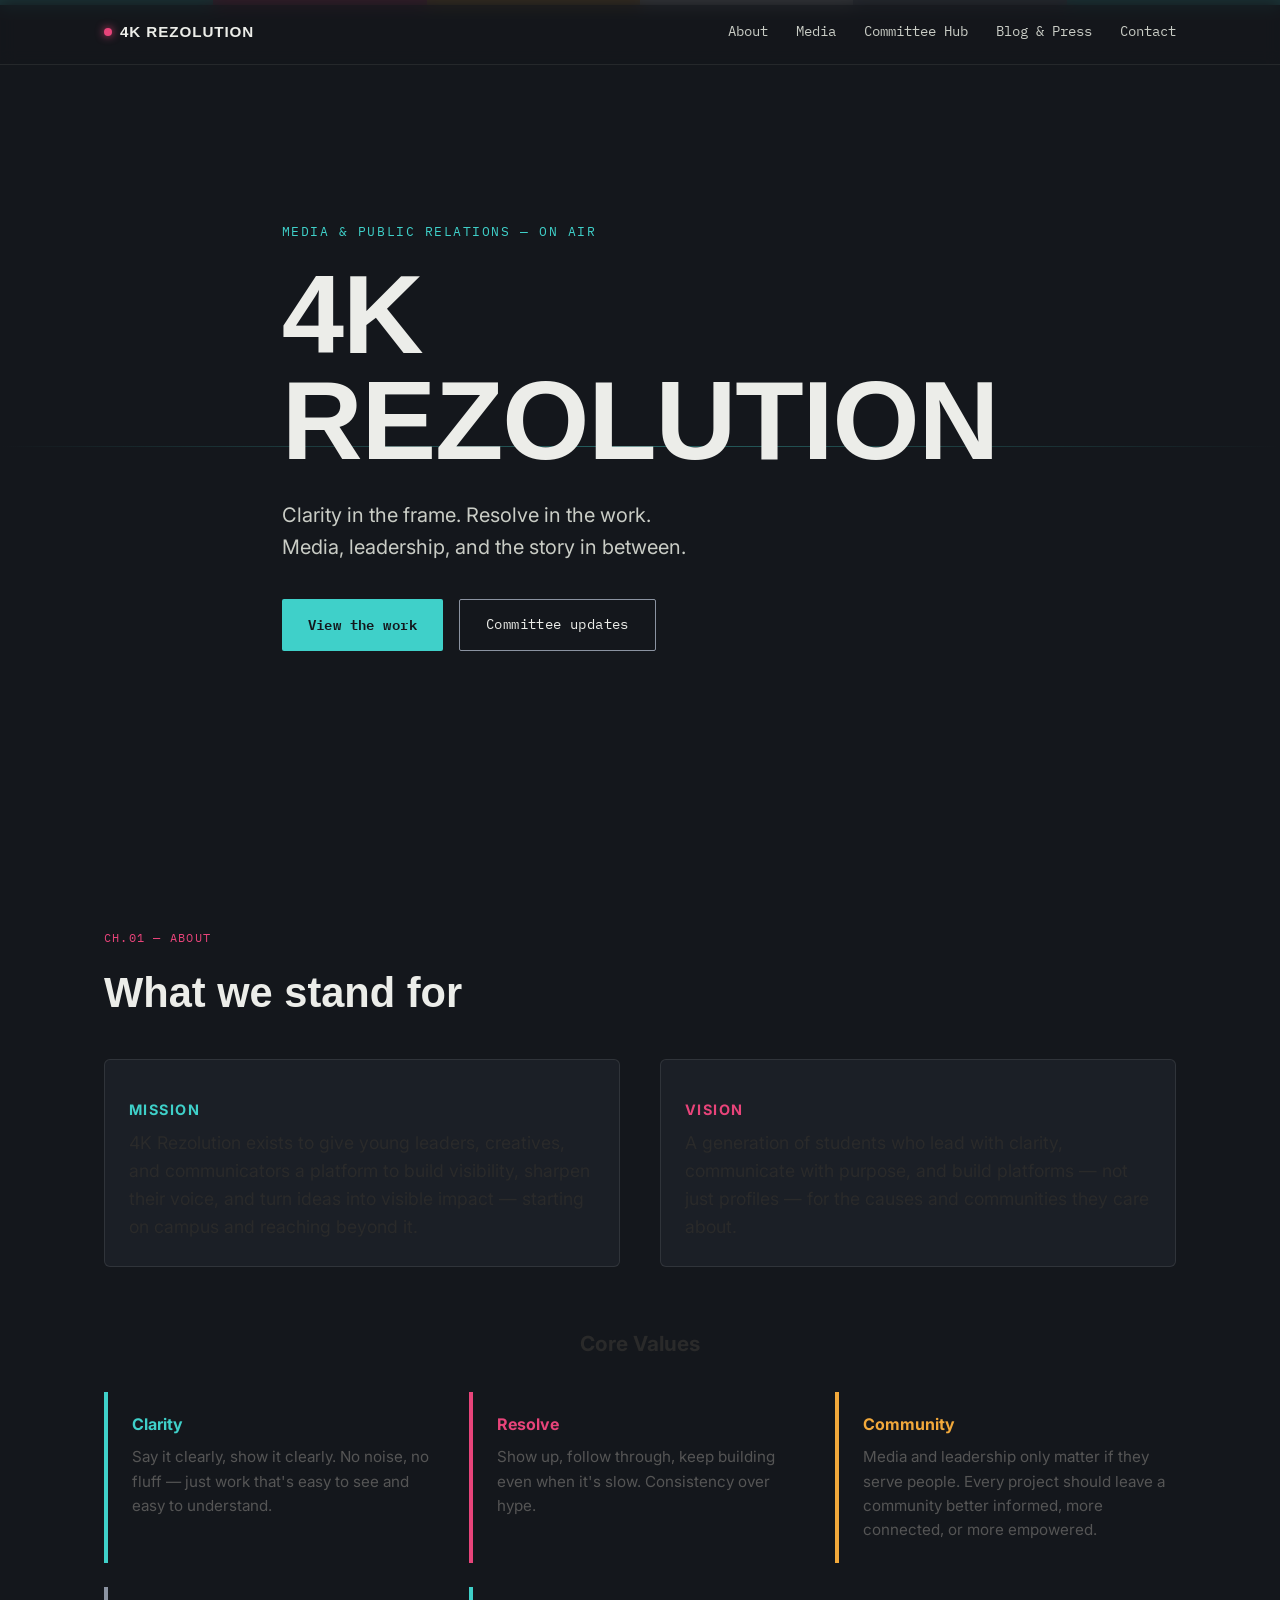
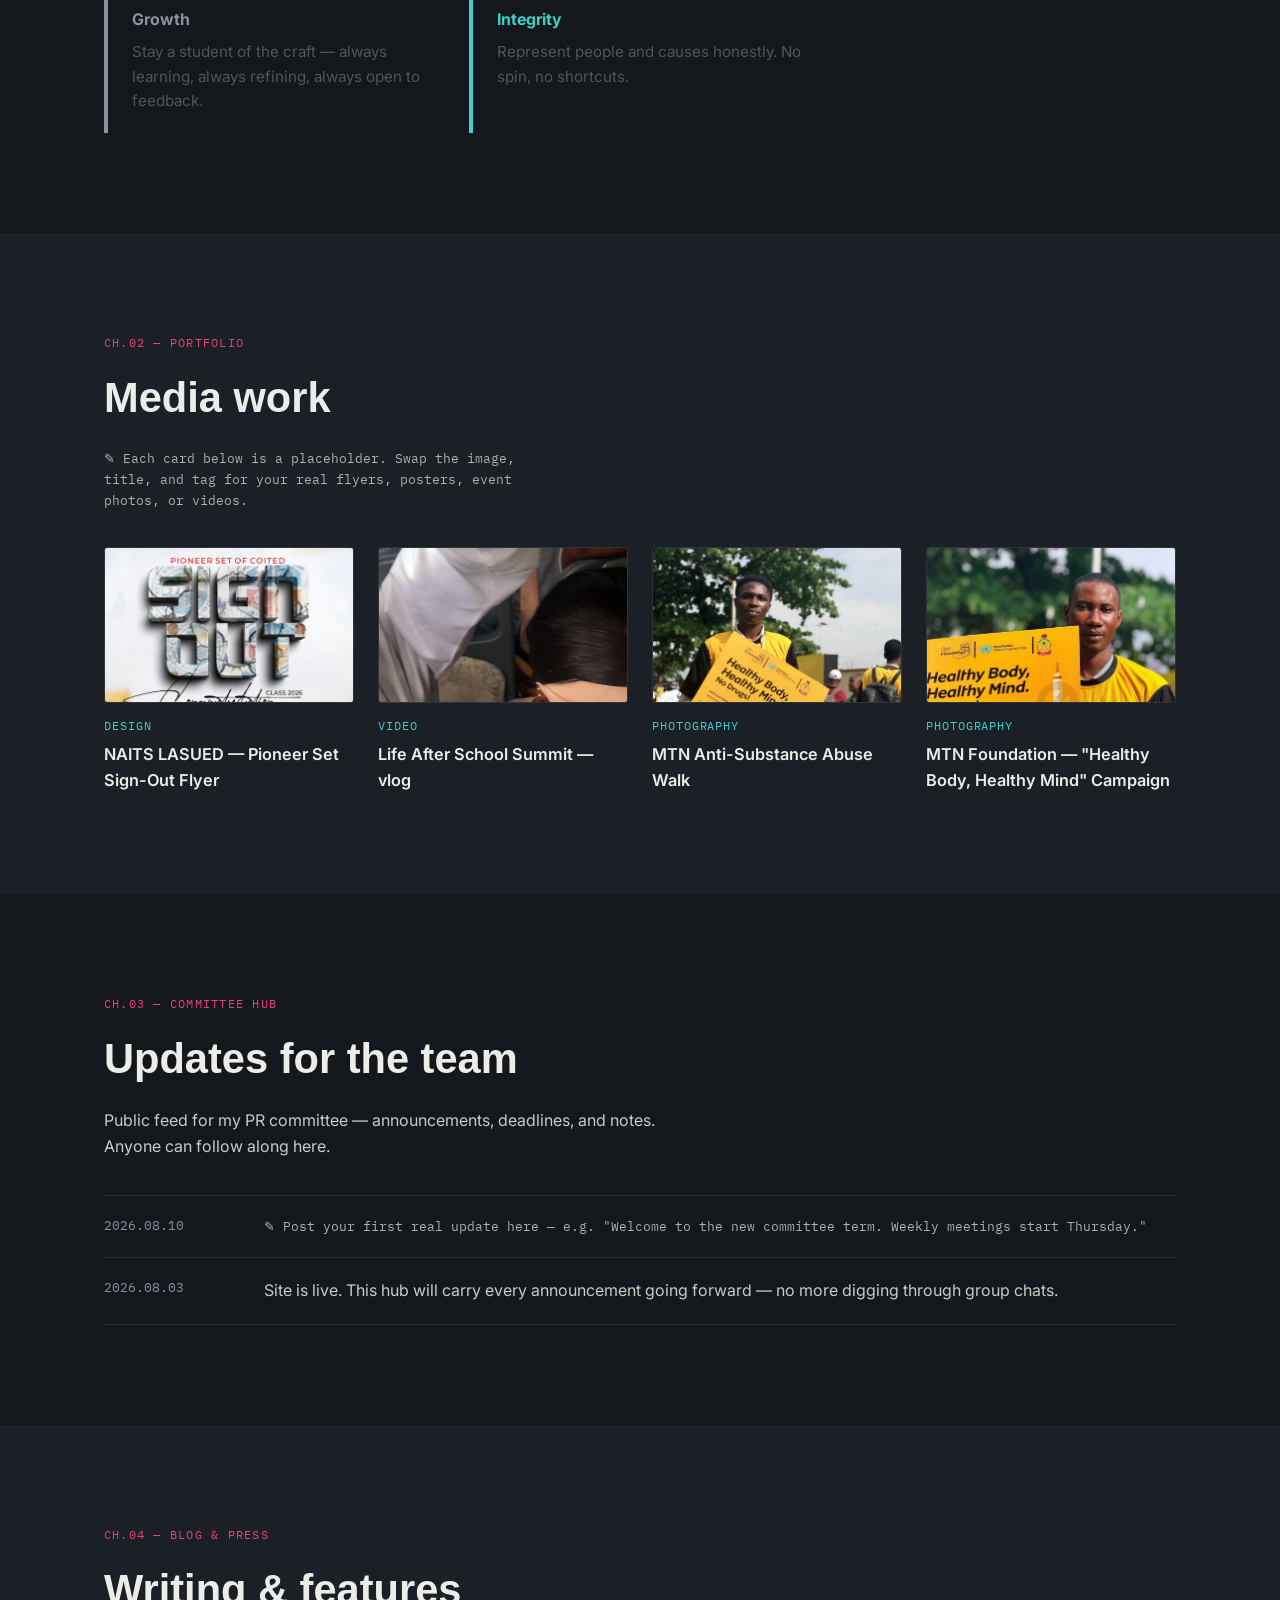
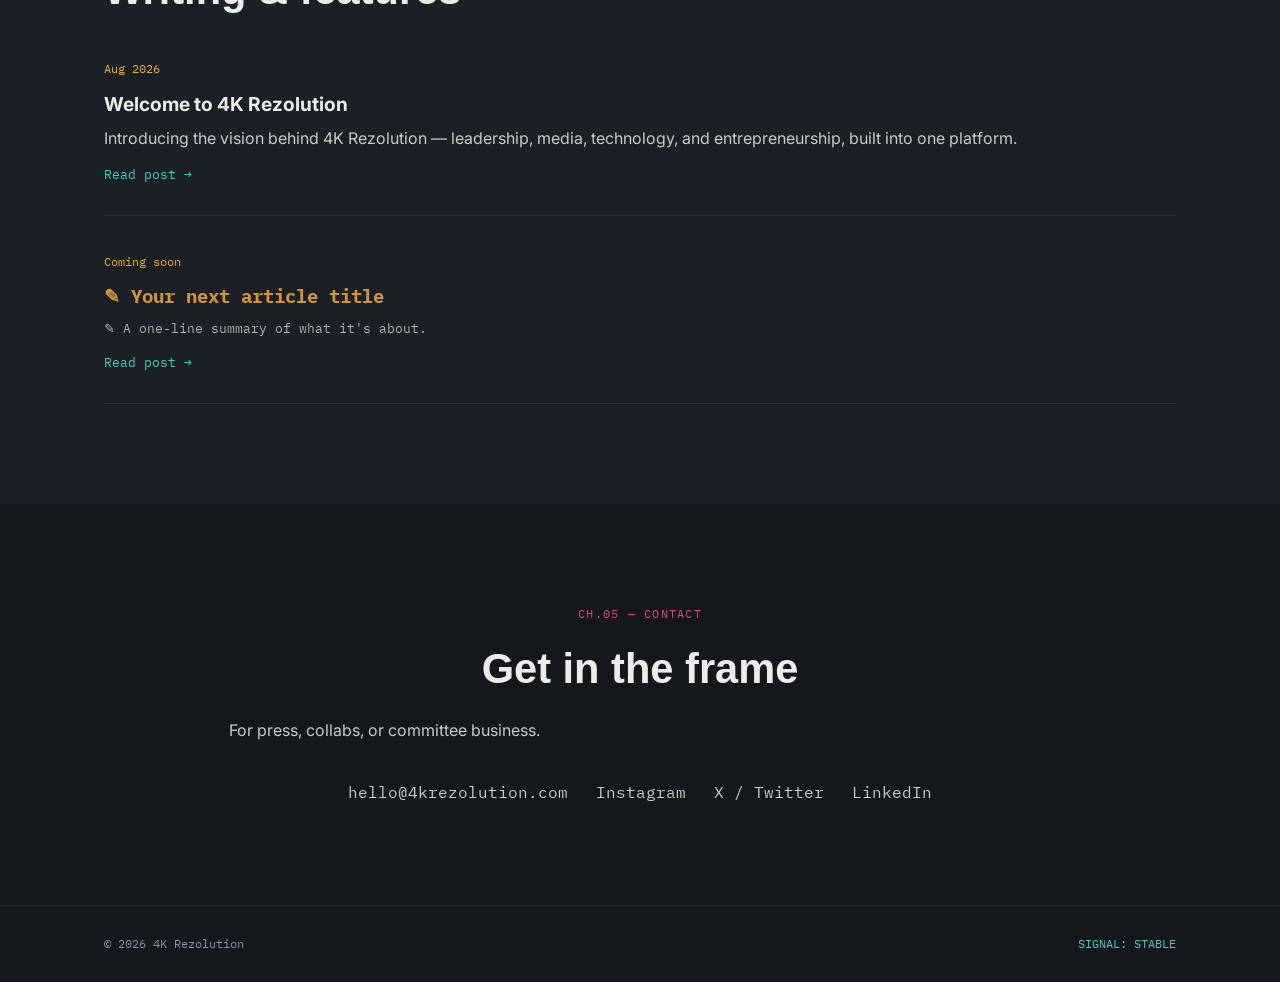
==== commit 41bb84d5: "Add media lightbox modal for images and videos - Replaced media card links with clickable lightbox t" ====
--- a/index.html
+++ b/index.html
@@ -63,11 +63,11 @@
     
     <!-- Mission & Vision -->
     <div class="about-intro">
-      <div class="about-block">
+      <div class="about-block" data-section="mission" style="cursor: pointer;">
         <h3 style="color: #3FD0C9; font-size: 0.9rem; text-transform: uppercase; letter-spacing: 0.1em; margin-bottom: 0.5rem;">Mission</h3>
         <p style="font-size: 1.1rem; line-height: 1.6; color: #2a2a2a;">4K Rezolution exists to give young leaders, creatives, and communicators a platform to build visibility, sharpen their voice, and turn ideas into visible impact — starting on campus and reaching beyond it.</p>
       </div>
-      <div class="about-block">
+      <div class="about-block" data-section="vision" style="cursor: pointer;">
         <h3 style="color: #E8447A; font-size: 0.9rem; text-transform: uppercase; letter-spacing: 0.1em; margin-bottom: 0.5rem;">Vision</h3>
         <p style="font-size: 1.1rem; line-height: 1.6; color: #2a2a2a;">A generation of students who lead with clarity, communicate with purpose, and build platforms — not just profiles — for the causes and communities they care about.</p>
       </div>
@@ -77,25 +77,61 @@
     <div class="values-section">
       <h3 style="font-size: 1.3rem; margin-bottom: 2rem; text-align: center; color: #2a2a2a;">Core Values</h3>
       <div class="values-grid">
-        <div class="value-card" style="border-left: 4px solid #3FD0C9; padding-left: 1.5rem;">
+        <div class="value-card" data-value="clarity" data-color="#3FD0C9" style="border-left: 4px solid #3FD0C9; padding-left: 1.5rem; cursor: pointer;">
           <h4 style="font-size: 1rem; font-weight: 700; color: #3FD0C9; margin-bottom: 0.5rem;">Clarity</h4>
           <p style="color: #555; line-height: 1.6;">Say it clearly, show it clearly. No noise, no fluff — just work that's easy to see and easy to understand.</p>
         </div>
-        <div class="value-card" style="border-left: 4px solid #E8447A; padding-left: 1.5rem;">
+        <div class="value-card" data-value="resolve" data-color="#E8447A" style="border-left: 4px solid #E8447A; padding-left: 1.5rem; cursor: pointer;">
           <h4 style="font-size: 1rem; font-weight: 700; color: #E8447A; margin-bottom: 0.5rem;">Resolve</h4>
           <p style="color: #555; line-height: 1.6;">Show up, follow through, keep building even when it's slow. Consistency over hype.</p>
         </div>
-        <div class="value-card" style="border-left: 4px solid #F2A93B; padding-left: 1.5rem;">
+        <div class="value-card" data-value="community" data-color="#F2A93B" style="border-left: 4px solid #F2A93B; padding-left: 1.5rem; cursor: pointer;">
           <h4 style="font-size: 1rem; font-weight: 700; color: #F2A93B; margin-bottom: 0.5rem;">Community</h4>
           <p style="color: #555; line-height: 1.6;">Media and leadership only matter if they serve people. Every project should leave a community better informed, more connected, or more empowered.</p>
         </div>
-        <div class="value-card" style="border-left: 4px solid #8B93A1; padding-left: 1.5rem;">
+        <div class="value-card" data-value="growth" data-color="#8B93A1" style="border-left: 4px solid #8B93A1; padding-left: 1.5rem; cursor: pointer;">
           <h4 style="font-size: 1rem; font-weight: 700; color: #8B93A1; margin-bottom: 0.5rem;">Growth</h4>
           <p style="color: #555; line-height: 1.6;">Stay a student of the craft — always learning, always refining, always open to feedback.</p>
         </div>
-        <div class="value-card" style="border-left: 4px solid #3FD0C9; padding-left: 1.5rem;">
+        <div class="value-card" data-value="integrity" data-color="#3FD0C9" style="border-left: 4px solid #3FD0C9; padding-left: 1.5rem; cursor: pointer;">
           <h4 style="font-size: 1rem; font-weight: 700; color: #3FD0C9; margin-bottom: 0.5rem;">Integrity</h4>
           <p style="color: #555; line-height: 1.6;">Represent people and causes honestly. No spin, no shortcuts.</p>
+        </div>
+      </div>
+    </div>
+
+    <!-- Value Modal (hidden by default) -->
+    <div id="valueModal" class="value-modal" style="display: none;">
+      <div class="value-modal-backdrop"></div>
+      <div class="value-modal-content">
+        <button class="value-modal-close" id="closeModal" aria-label="Close modal">&times;</button>
+        <div class="value-modal-inner">
+          <h2 id="modalTitle" style="margin: 0 0 1rem;"></h2>
+          <p id="modalBody" style="margin: 0; font-size: 1.1rem; line-height: 1.8; color: #555;"></p>
+        </div>
+      </div>
+    </div>
+
+    <!-- Mission Modal (hidden by default) -->
+    <div id="missionModal" class="section-modal" style="display: none;">
+      <div class="section-modal-backdrop"></div>
+      <div class="section-modal-content">
+        <button class="section-modal-close" id="closeMissionModal" aria-label="Close modal">&times;</button>
+        <div class="section-modal-inner">
+          <h2 id="missionTitle" style="margin: 0 0 1rem; color: #3FD0C9;">Mission</h2>
+          <p id="missionBody" style="margin: 0; font-size: 1.1rem; line-height: 1.8; color: #555;"></p>
+        </div>
+      </div>
+    </div>
+
+    <!-- Vision Modal (hidden by default) -->
+    <div id="visionModal" class="section-modal" style="display: none;">
+      <div class="section-modal-backdrop"></div>
+      <div class="section-modal-content">
+        <button class="section-modal-close" id="closeVisionModal" aria-label="Close modal">&times;</button>
+        <div class="section-modal-inner">
+          <h2 id="visionTitle" style="margin: 0 0 1rem; color: #E8447A;">Vision</h2>
+          <p id="visionBody" style="margin: 0; font-size: 1.1rem; line-height: 1.8; color: #555;"></p>
         </div>
       </div>
     </div>
@@ -111,36 +147,50 @@
 
     <div class="media-grid">
       <article class="media-card">
-        <a href="media/signout-flyer.jpeg" target="_blank" rel="noopener">
+        <div class="media-thumb-wrapper" data-media-type="image" data-media-url="media/signout-flyer.jpeg">
           <img class="media-thumb" src="media/signout-flyer.jpeg" alt="NAITS LASUED Sign-Out Flyer" loading="lazy">
-        </a>
+        </div>
         <p class="media-tag">DESIGN</p>
         <h3>NAITS LASUED — Pioneer Set Sign-Out Flyer</h3>
       </article>
 
       <article class="media-card">
-        <a href="media/lifeafterschool-vlog.mp4" target="_blank" rel="noopener">
+        <div class="media-thumb-wrapper" data-media-type="video" data-media-url="media/lifeafterschool-vlog.mp4">
           <img class="media-thumb" src="media/lifeafterschool-thumb.jpeg" alt="Life After School Summit vlog" loading="lazy">
-        </a>
+        </div>
         <p class="media-tag">VIDEO</p>
         <h3>Life After School Summit — vlog</h3>
       </article>
 
       <article class="media-card">
-        <a href="media/mtn-walk-3.jpeg" target="_blank" rel="noopener">
+        <div class="media-thumb-wrapper" data-media-type="image" data-media-url="media/mtn-walk-3.jpeg">
           <img class="media-thumb" src="media/mtn-walk-3.jpeg" alt="MTN Anti-Substance Abuse walk" loading="lazy">
-        </a>
+        </div>
         <p class="media-tag">PHOTOGRAPHY</p>
         <h3>MTN Anti-Substance Abuse Walk</h3>
       </article>
 
       <article class="media-card">
-        <a href="media/mtn-walk-1.jpeg" target="_blank" rel="noopener">
+        <div class="media-thumb-wrapper" data-media-type="image" data-media-url="media/mtn-walk-1.jpeg">
           <img class="media-thumb" src="media/mtn-walk-1.jpeg" alt="MTN Anti-Substance Abuse walk" loading="lazy">
-        </a>
+        </div>
         <p class="media-tag">PHOTOGRAPHY</p>
         <h3>MTN Foundation — "Healthy Body, Healthy Mind" Campaign</h3>
       </article>
+    </div>
+
+    <!-- Media Lightbox Modal (hidden by default) -->
+    <div id="mediaModal" class="media-modal" style="display: none;">
+      <div class="media-modal-backdrop"></div>
+      <div class="media-modal-content">
+        <button class="media-modal-close" id="closeMediaModal" aria-label="Close media">&times;</button>
+        <div class="media-modal-inner">
+          <img id="mediaImage" class="media-modal-image" style="display: none; max-width: 100%; max-height: 90vh; border-radius: 8px;">
+          <video id="mediaVideo" class="media-modal-video" controls style="display: none; max-width: 100%; max-height: 90vh; border-radius: 8px;">
+            Your browser does not support video playback.
+          </video>
+        </div>
+      </div>
     </div>
   </div>
 </section>
--- a/css/style.css
+++ b/css/style.css
@@ -283,6 +283,11 @@
   margin: 0;
   color: var(--paper-dim);
 }
+.about-block:hover {
+  border-color: rgba(236,237,233,0.3);
+  transition: border-color 0.2s ease, background 0.2s ease;
+  background: rgba(236,237,233,0.05);
+}
 
 /* Values section */
 .values-section { margin-top: 48px; }
@@ -302,6 +307,224 @@
   margin: 0;
   font-size: 0.95rem;
   line-height: 1.7;
+}
+.value-card:hover {
+  opacity: 0.8;
+  transition: opacity 0.2s ease;
+}
+
+/* Value Modal */
+.value-modal {
+  position: fixed;
+  top: 0;
+  left: 0;
+  right: 0;
+  bottom: 0;
+  z-index: 1000;
+  display: flex;
+  align-items: center;
+  justify-content: center;
+  animation: fadeIn 0.3s ease;
+}
+.value-modal-backdrop {
+  position: absolute;
+  top: 0;
+  left: 0;
+  right: 0;
+  bottom: 0;
+  background: rgba(0, 0, 0, 0.6);
+  z-index: -1;
+}
+.value-modal-content {
+  background: var(--paper);
+  border-radius: 8px;
+  padding: 48px 40px;
+  max-width: 600px;
+  width: 90%;
+  max-height: 80vh;
+  overflow-y: auto;
+  box-shadow: 0 20px 60px rgba(0, 0, 0, 0.3);
+  position: relative;
+  animation: slideUp 0.3s ease;
+}
+.value-modal-close {
+  position: absolute;
+  top: 16px;
+  right: 16px;
+  background: none;
+  border: none;
+  font-size: 2rem;
+  cursor: pointer;
+  color: var(--ink);
+  padding: 0;
+  width: 40px;
+  height: 40px;
+  display: flex;
+  align-items: center;
+  justify-content: center;
+  border-radius: 4px;
+}
+.value-modal-close:hover {
+  background: rgba(0, 0, 0, 0.05);
+}
+.value-modal-inner {
+  color: var(--ink);
+}
+#modalTitle {
+  font-family: var(--font-display);
+  font-size: 2.2rem;
+  font-weight: 700;
+}
+#modalBody {
+  color: var(--ink-soft);
+}
+
+@keyframes fadeIn {
+  from { opacity: 0; }
+  to { opacity: 1; }
+}
+@keyframes slideUp {
+  from {
+    transform: translateY(20px);
+    opacity: 0;
+  }
+  to {
+    transform: translateY(0);
+    opacity: 1;
+  }
+}
+
+/* Section Modals (Mission & Vision) */
+.section-modal {
+  position: fixed;
+  top: 0;
+  left: 0;
+  right: 0;
+  bottom: 0;
+  z-index: 1000;
+  display: flex;
+  align-items: center;
+  justify-content: center;
+  animation: fadeIn 0.3s ease;
+}
+.section-modal-backdrop {
+  position: absolute;
+  top: 0;
+  left: 0;
+  right: 0;
+  bottom: 0;
+  background: rgba(0, 0, 0, 0.6);
+  z-index: -1;
+}
+.section-modal-content {
+  background: var(--paper);
+  border-radius: 8px;
+  padding: 48px 40px;
+  max-width: 600px;
+  width: 90%;
+  max-height: 80vh;
+  overflow-y: auto;
+  box-shadow: 0 20px 60px rgba(0, 0, 0, 0.3);
+  position: relative;
+  animation: slideUp 0.3s ease;
+}
+.section-modal-close {
+  position: absolute;
+  top: 16px;
+  right: 16px;
+  background: none;
+  border: none;
+  font-size: 2rem;
+  cursor: pointer;
+  color: var(--ink);
+  padding: 0;
+  width: 40px;
+  height: 40px;
+  display: flex;
+  align-items: center;
+  justify-content: center;
+  border-radius: 4px;
+}
+.section-modal-close:hover {
+  background: rgba(0, 0, 0, 0.05);
+}
+.section-modal-inner {
+  color: var(--ink);
+}
+.section-modal-inner h2 {
+  font-family: var(--font-display);
+  font-size: 2.2rem;
+  font-weight: 700;
+}
+.section-modal-inner p {
+  color: var(--ink-soft);
+}
+
+/* Media Lightbox Modal */
+.media-modal {
+  position: fixed;
+  top: 0;
+  left: 0;
+  right: 0;
+  bottom: 0;
+  z-index: 1000;
+  display: flex;
+  align-items: center;
+  justify-content: center;
+  animation: fadeIn 0.3s ease;
+}
+.media-modal-backdrop {
+  position: absolute;
+  top: 0;
+  left: 0;
+  right: 0;
+  bottom: 0;
+  background: rgba(0, 0, 0, 0.9);
+  z-index: -1;
+}
+.media-modal-content {
+  position: relative;
+  animation: slideUp 0.3s ease;
+  max-width: 90vw;
+  max-height: 90vh;
+  display: flex;
+  align-items: center;
+  justify-content: center;
+}
+.media-modal-close {
+  position: absolute;
+  top: 16px;
+  right: 16px;
+  background: rgba(255, 255, 255, 0.1);
+  border: 1px solid rgba(255, 255, 255, 0.3);
+  font-size: 2rem;
+  cursor: pointer;
+  color: white;
+  padding: 0;
+  width: 40px;
+  height: 40px;
+  display: flex;
+  align-items: center;
+  justify-content: center;
+  border-radius: 4px;
+  z-index: 1001;
+}
+.media-modal-close:hover {
+  background: rgba(255, 255, 255, 0.2);
+  border-color: rgba(255, 255, 255, 0.5);
+}
+.media-modal-inner {
+  display: flex;
+  align-items: center;
+  justify-content: center;
+}
+.media-thumb-wrapper {
+  cursor: pointer;
+  position: relative;
+  overflow: hidden;
+}
+.media-thumb-wrapper:hover .media-thumb {
+  transform: scale(1.05);
 }
 
 @media (max-width: 900px) {
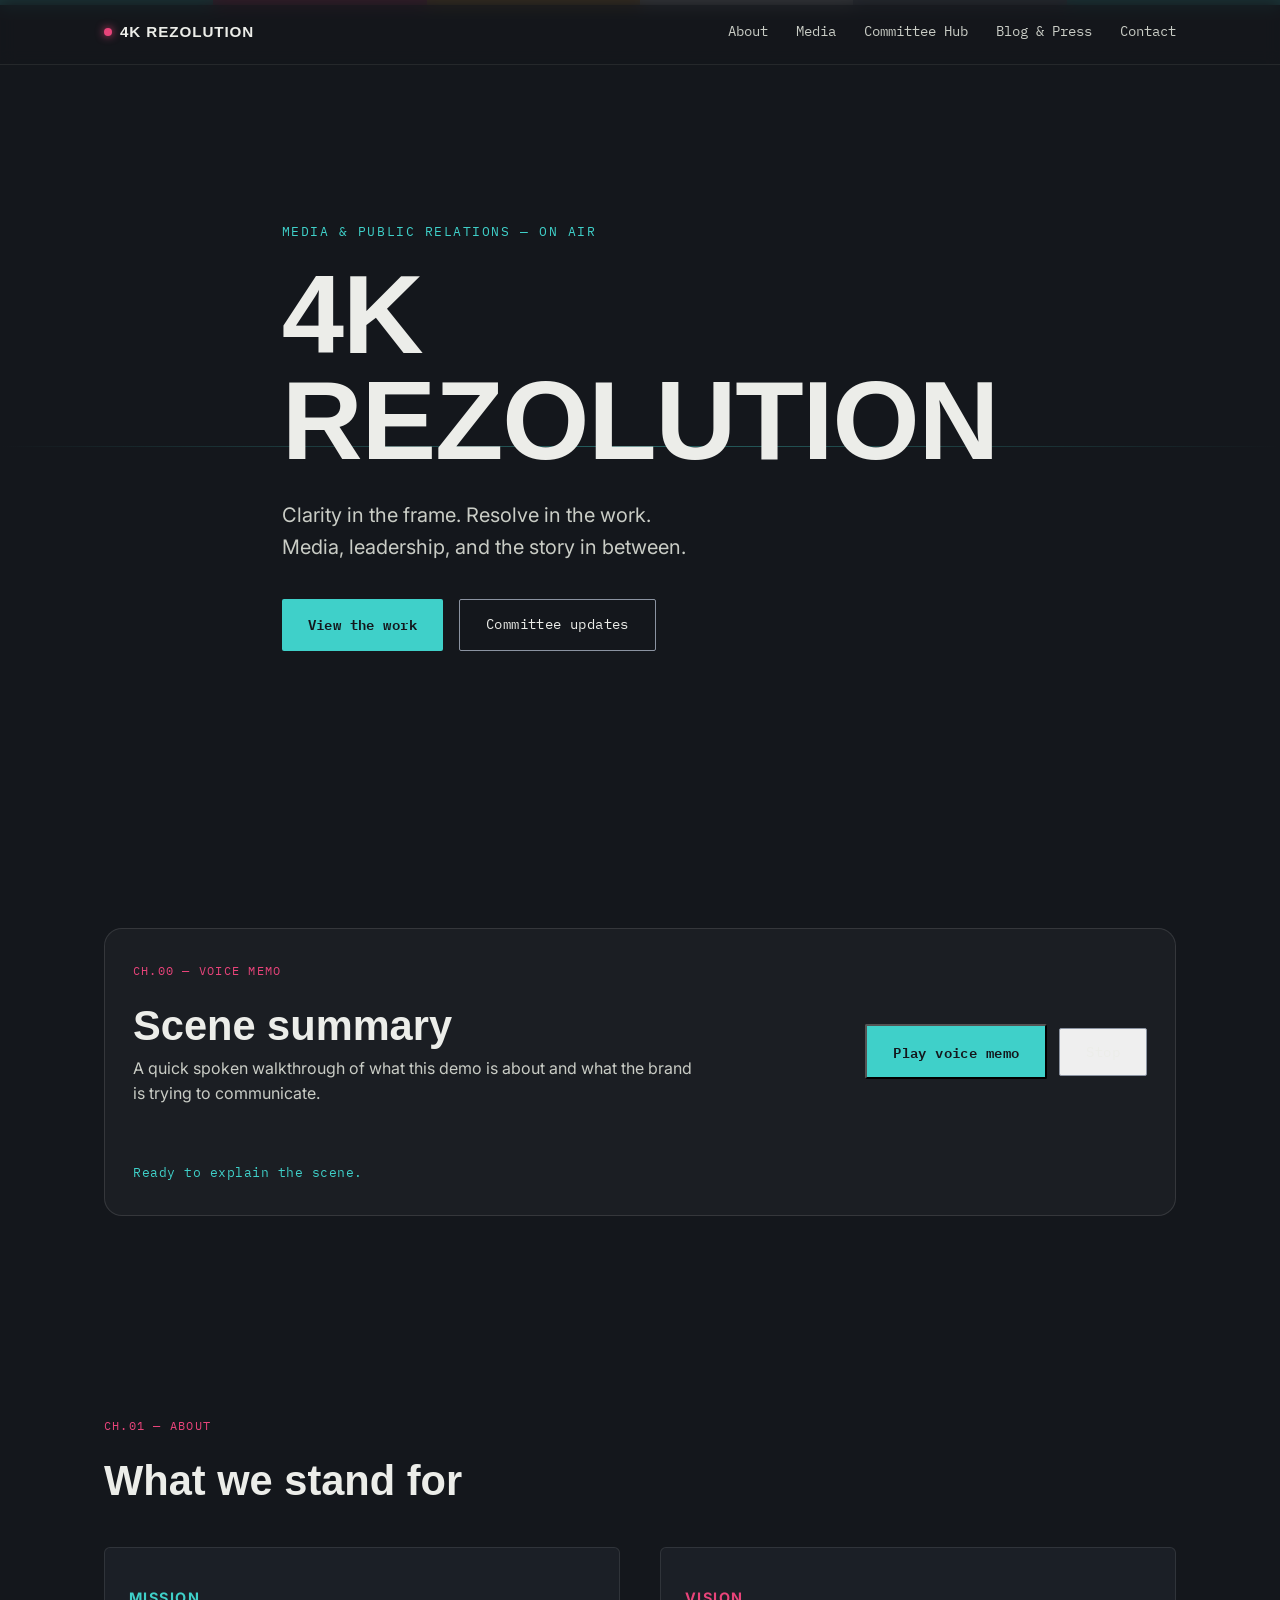
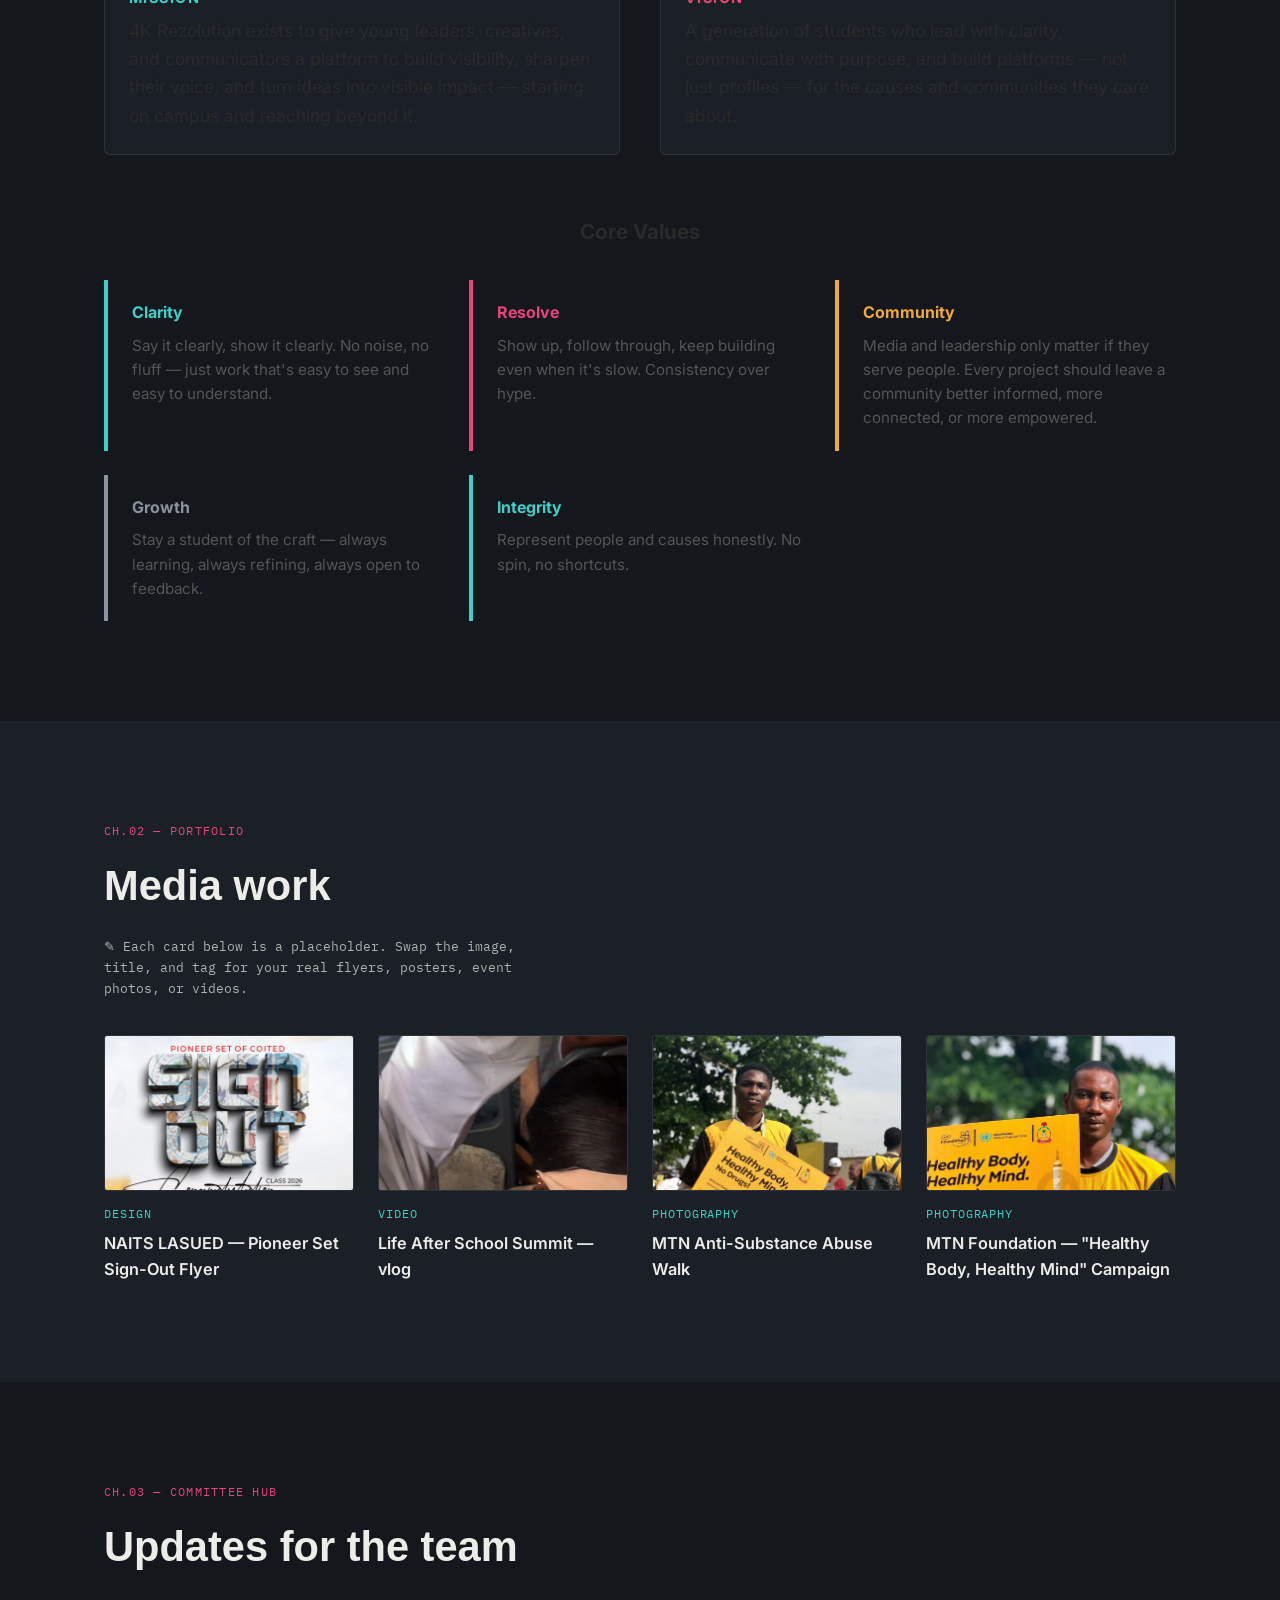
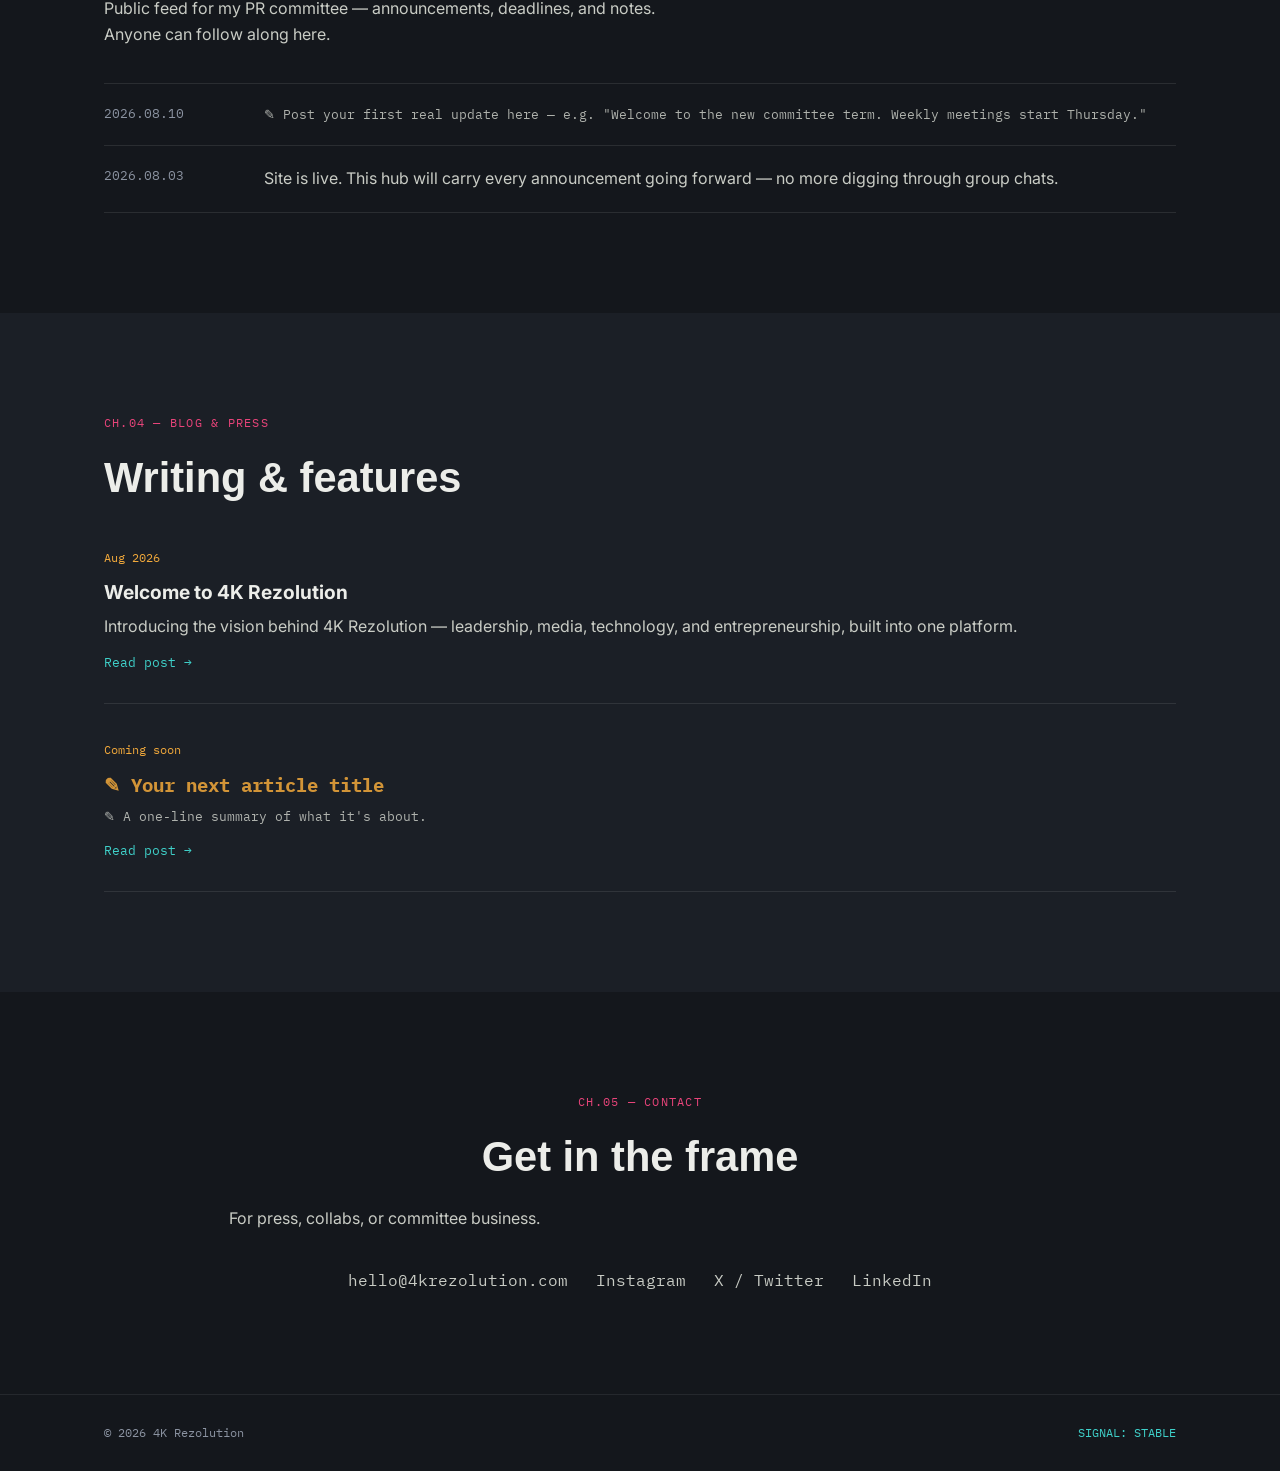
==== commit f8c1aeff: "add voice memo scene summary to demo landing page" ====
--- a/index.html
+++ b/index.html
@@ -55,6 +55,23 @@
   <div class="scan-line" aria-hidden="true"></div>
 </section>
 
+<section class="section voice-memo-section">
+  <div class="wrap voice-memo-wrap">
+    <div class="voice-memo-card">
+      <div class="voice-memo-copy">
+        <p class="section-label">CH.00 — VOICE MEMO</p>
+        <h2 class="section-title">Scene summary</h2>
+        <p class="section-sub">A quick spoken walkthrough of what this demo is about and what the brand is trying to communicate.</p>
+      </div>
+      <div class="voice-memo-controls">
+        <button id="voiceMemoToggle" class="btn btn-primary" type="button" aria-live="polite">Play voice memo</button>
+        <button id="voiceMemoStop" class="btn btn-ghost" type="button">Stop</button>
+      </div>
+      <p id="voiceMemoStatus" class="voice-memo-status">Ready to explain the scene.</p>
+    </div>
+  </div>
+</section>
+
 <!-- ============ ABOUT ============ -->
 <section id="about" class="section">
   <div class="wrap">
--- a/css/style.css
+++ b/css/style.css
@@ -160,6 +160,43 @@
 }
 
 .hero-actions { display: flex; gap: 16px; flex-wrap: wrap; }
+
+.voice-memo-section {
+  padding-top: 32px;
+  padding-bottom: 32px;
+}
+
+.voice-memo-card {
+  background: rgba(255, 255, 255, 0.03);
+  border: 1px solid rgba(236, 237, 233, 0.12);
+  border-radius: 18px;
+  padding: 32px 28px;
+  display: grid;
+  grid-template-columns: 1.4fr auto;
+  gap: 20px 28px;
+  align-items: center;
+}
+
+.voice-memo-copy .section-title {
+  margin-bottom: 12px;
+}
+
+.voice-memo-controls {
+  display: flex;
+  align-items: center;
+  gap: 12px;
+  justify-content: flex-end;
+  flex-wrap: wrap;
+}
+
+.voice-memo-status {
+  grid-column: 1 / -1;
+  margin: 0;
+  color: var(--cyan);
+  font-family: var(--font-mono);
+  font-size: 0.8rem;
+  letter-spacing: 0.04em;
+}
 
 .btn {
   display: inline-block;
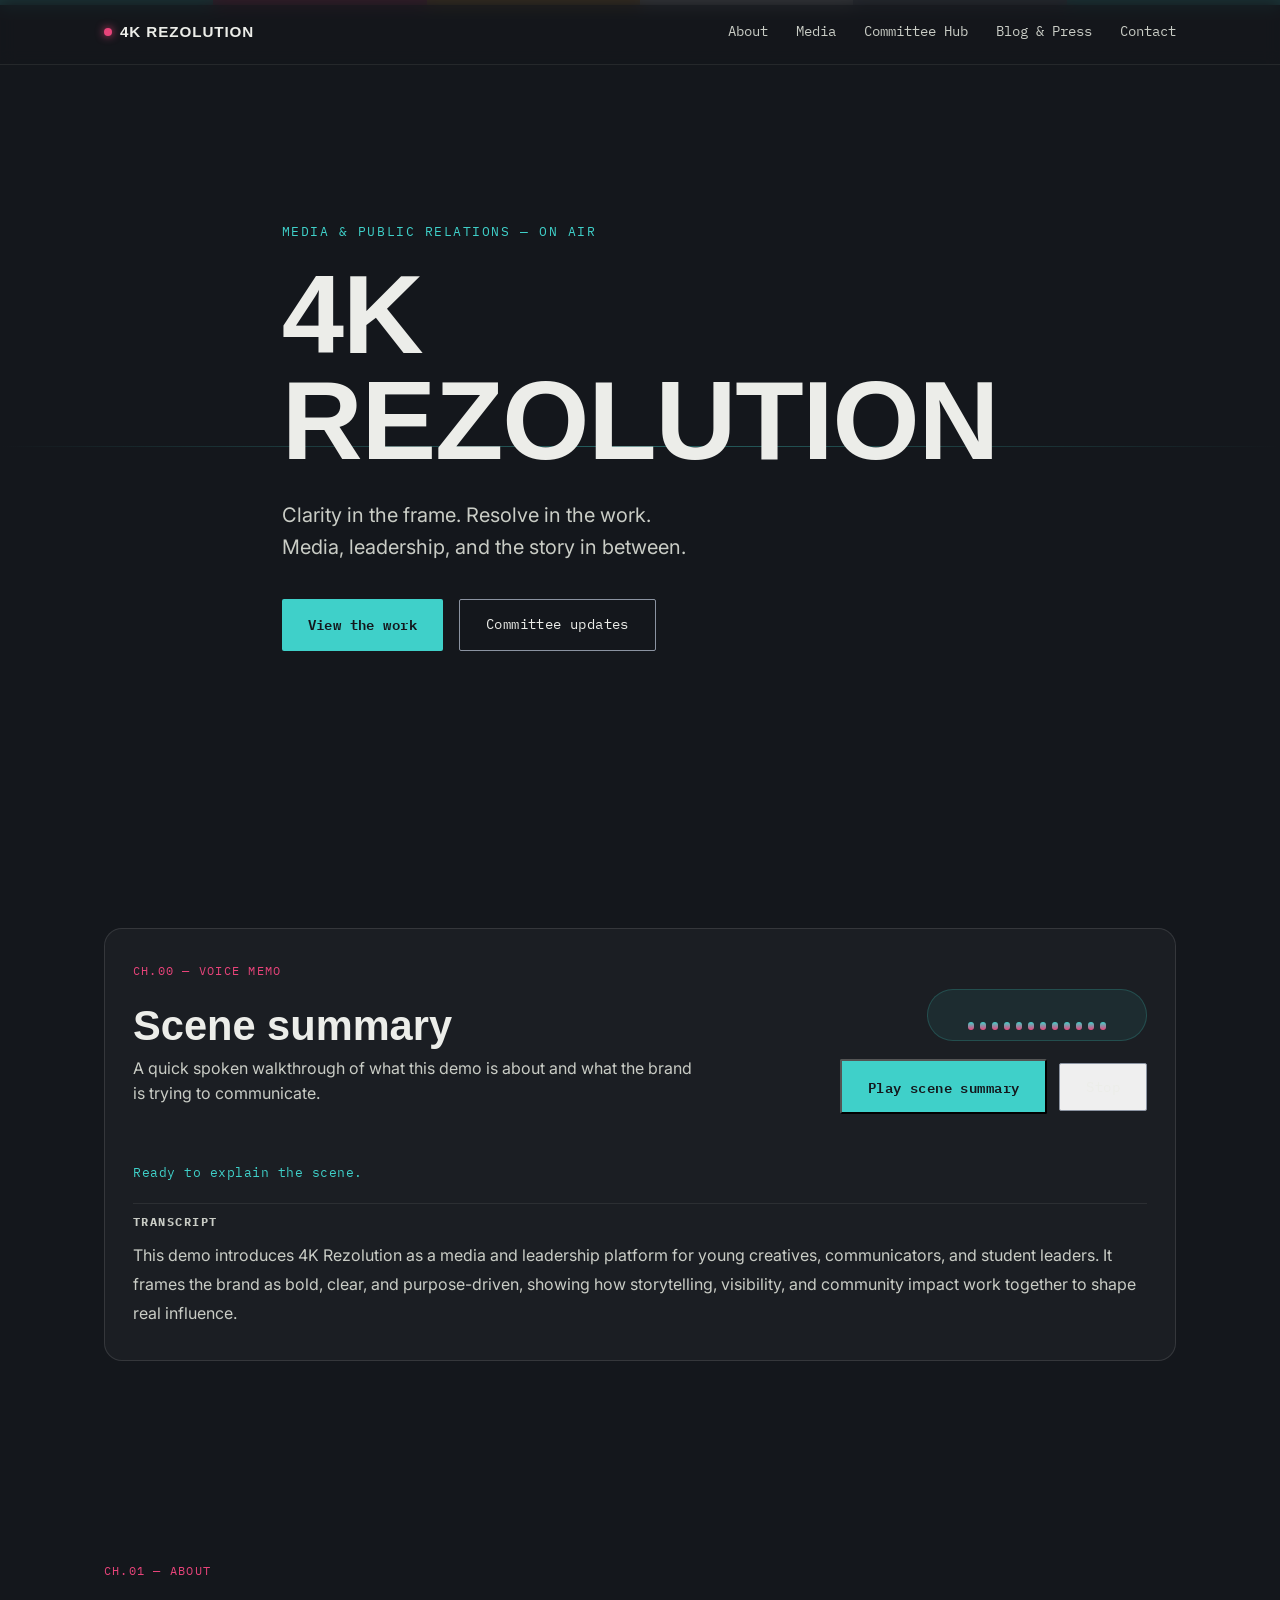
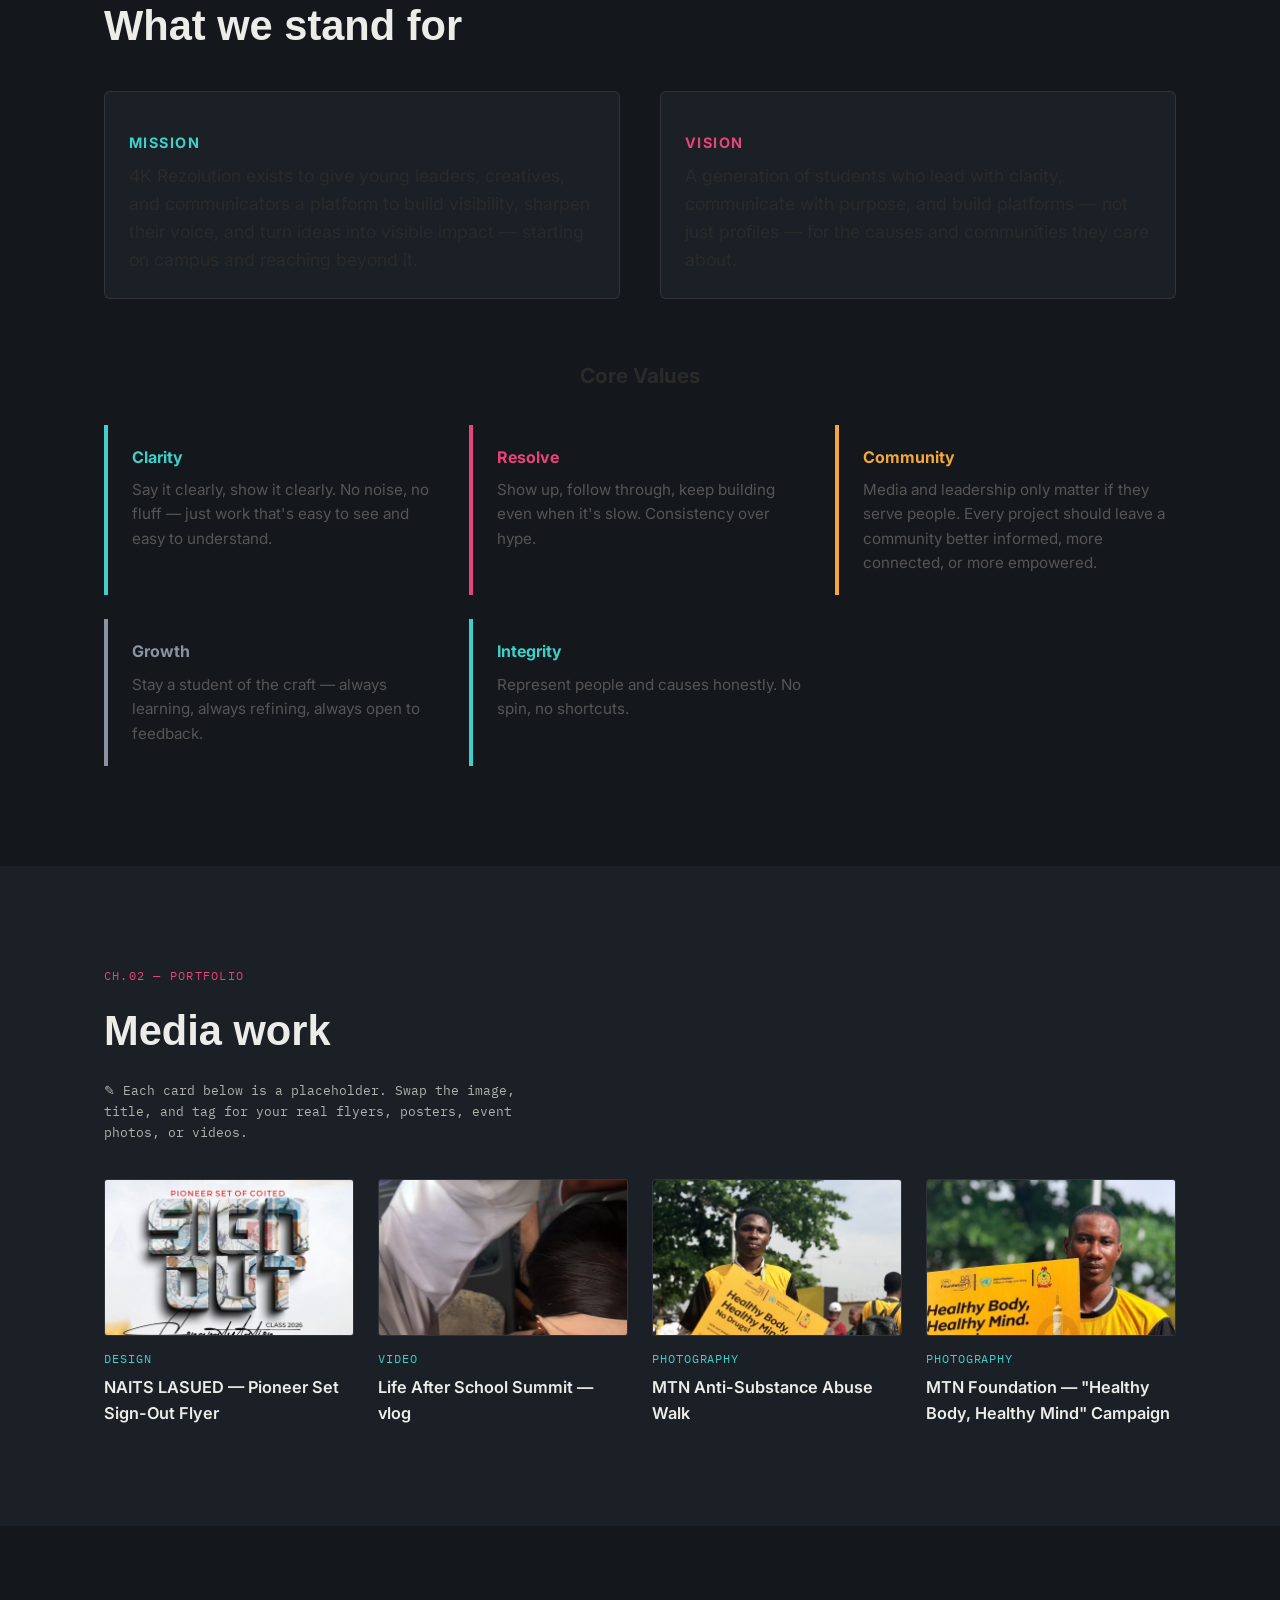
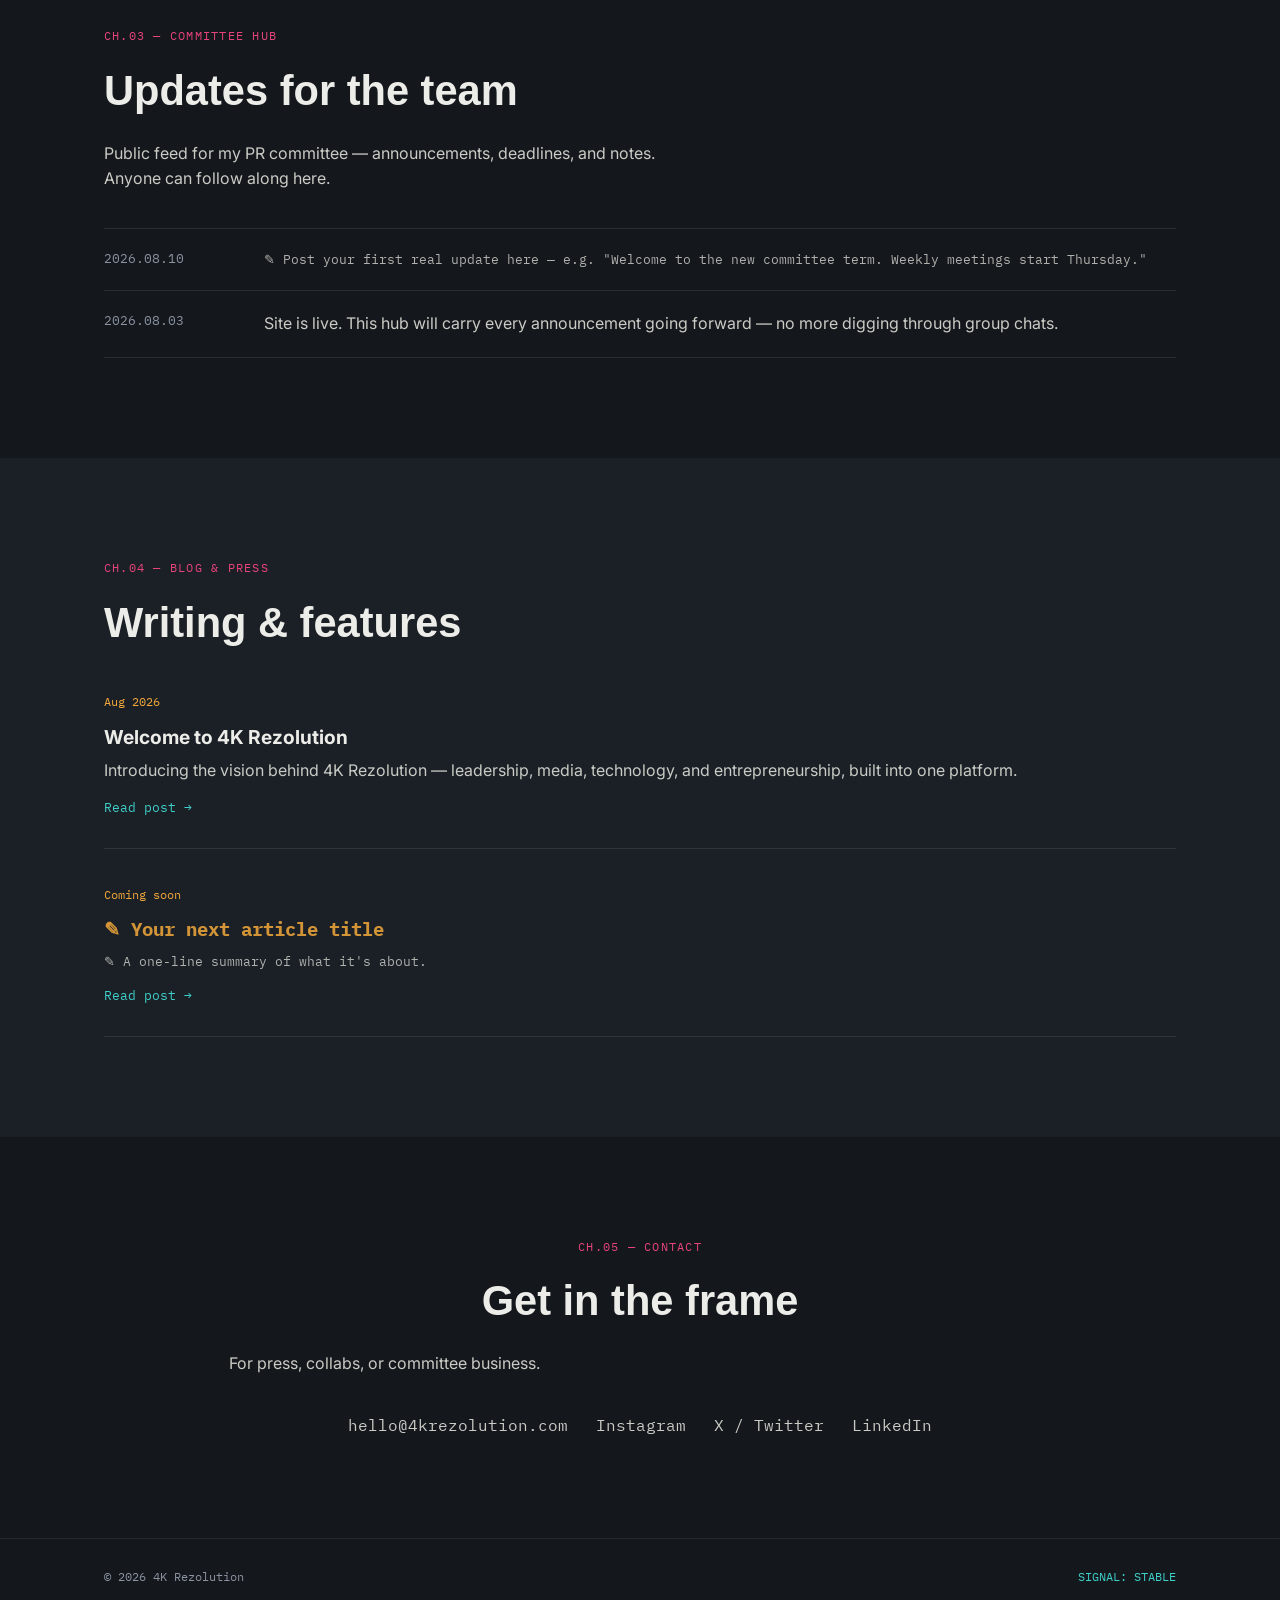
==== commit e384bac0: "add scene summary voice memo to demo landing page" ====
--- a/index.html
+++ b/index.html
@@ -63,11 +63,26 @@
         <h2 class="section-title">Scene summary</h2>
         <p class="section-sub">A quick spoken walkthrough of what this demo is about and what the brand is trying to communicate.</p>
       </div>
-      <div class="voice-memo-controls">
-        <button id="voiceMemoToggle" class="btn btn-primary" type="button" aria-live="polite">Play voice memo</button>
-        <button id="voiceMemoStop" class="btn btn-ghost" type="button">Stop</button>
-      </div>
+
+      <div class="voice-memo-panel">
+        <div class="voice-wave" aria-hidden="true">
+          <span></span><span></span><span></span><span></span><span></span>
+          <span></span><span></span><span></span><span></span><span></span>
+          <span></span><span></span>
+        </div>
+
+        <div class="voice-memo-controls">
+          <button id="voiceMemoToggle" class="btn btn-primary" type="button" aria-live="polite">Play scene summary</button>
+          <button id="voiceMemoStop" class="btn btn-ghost" type="button">Stop</button>
+        </div>
+      </div>
+
       <p id="voiceMemoStatus" class="voice-memo-status">Ready to explain the scene.</p>
+
+      <div class="voice-memo-transcript">
+        <h3>Transcript</h3>
+        <p id="voiceMemoTranscript">This demo introduces 4K Rezolution as a media and leadership platform for young creatives, communicators, and student leaders. It frames the brand as bold, clear, and purpose-driven, showing how storytelling, visibility, and community impact work together to shape real influence.</p>
+      </div>
     </div>
   </div>
 </section>
--- a/css/style.css
+++ b/css/style.css
@@ -172,13 +172,67 @@
   border-radius: 18px;
   padding: 32px 28px;
   display: grid;
-  grid-template-columns: 1.4fr auto;
+  grid-template-columns: 1.4fr 1fr;
   gap: 20px 28px;
   align-items: center;
+}
+
+.voice-memo-copy {
+  grid-column: 1 / 2;
 }
 
 .voice-memo-copy .section-title {
   margin-bottom: 12px;
+}
+
+.voice-memo-panel {
+  grid-column: 2 / 3;
+  display: flex;
+  flex-direction: column;
+  align-items: flex-end;
+  gap: 18px;
+}
+
+.voice-wave {
+  display: flex;
+  align-items: end;
+  justify-content: center;
+  gap: 6px;
+  width: 100%;
+  max-width: 220px;
+  height: 52px;
+  padding: 10px 14px;
+  border-radius: 999px;
+  background: rgba(63, 208, 201, 0.08);
+  border: 1px solid rgba(63, 208, 201, 0.2);
+}
+
+.voice-wave span {
+  display: block;
+  width: 6px;
+  min-height: 8px;
+  border-radius: 999px;
+  background: linear-gradient(180deg, var(--cyan), var(--magenta));
+  animation: voicePulse 1.3s ease-in-out infinite alternate;
+  transform-origin: bottom center;
+}
+
+.voice-wave span:nth-child(1) { animation-delay: 0.1s; }
+.voice-wave span:nth-child(2) { animation-delay: 0.2s; }
+.voice-wave span:nth-child(3) { animation-delay: 0.3s; }
+.voice-wave span:nth-child(4) { animation-delay: 0.4s; }
+.voice-wave span:nth-child(5) { animation-delay: 0.5s; }
+.voice-wave span:nth-child(6) { animation-delay: 0.6s; }
+.voice-wave span:nth-child(7) { animation-delay: 0.7s; }
+.voice-wave span:nth-child(8) { animation-delay: 0.8s; }
+.voice-wave span:nth-child(9) { animation-delay: 0.9s; }
+.voice-wave span:nth-child(10) { animation-delay: 1s; }
+.voice-wave span:nth-child(11) { animation-delay: 1.1s; }
+.voice-wave span:nth-child(12) { animation-delay: 1.2s; }
+
+@keyframes voicePulse {
+  0% { transform: scaleY(0.35); opacity: 0.5; }
+  100% { transform: scaleY(1); opacity: 1; }
 }
 
 .voice-memo-controls {
@@ -196,6 +250,27 @@
   font-family: var(--font-mono);
   font-size: 0.8rem;
   letter-spacing: 0.04em;
+}
+
+.voice-memo-transcript {
+  grid-column: 1 / -1;
+  padding-top: 8px;
+  border-top: 1px solid rgba(236, 237, 233, 0.08);
+}
+
+.voice-memo-transcript h3 {
+  margin: 0 0 10px;
+  font-family: var(--font-mono);
+  font-size: 0.75rem;
+  letter-spacing: 0.12em;
+  text-transform: uppercase;
+  color: var(--paper-dim);
+}
+
+.voice-memo-transcript p {
+  margin: 0;
+  color: var(--paper-dim);
+  line-height: 1.8;
 }
 
 .btn {
